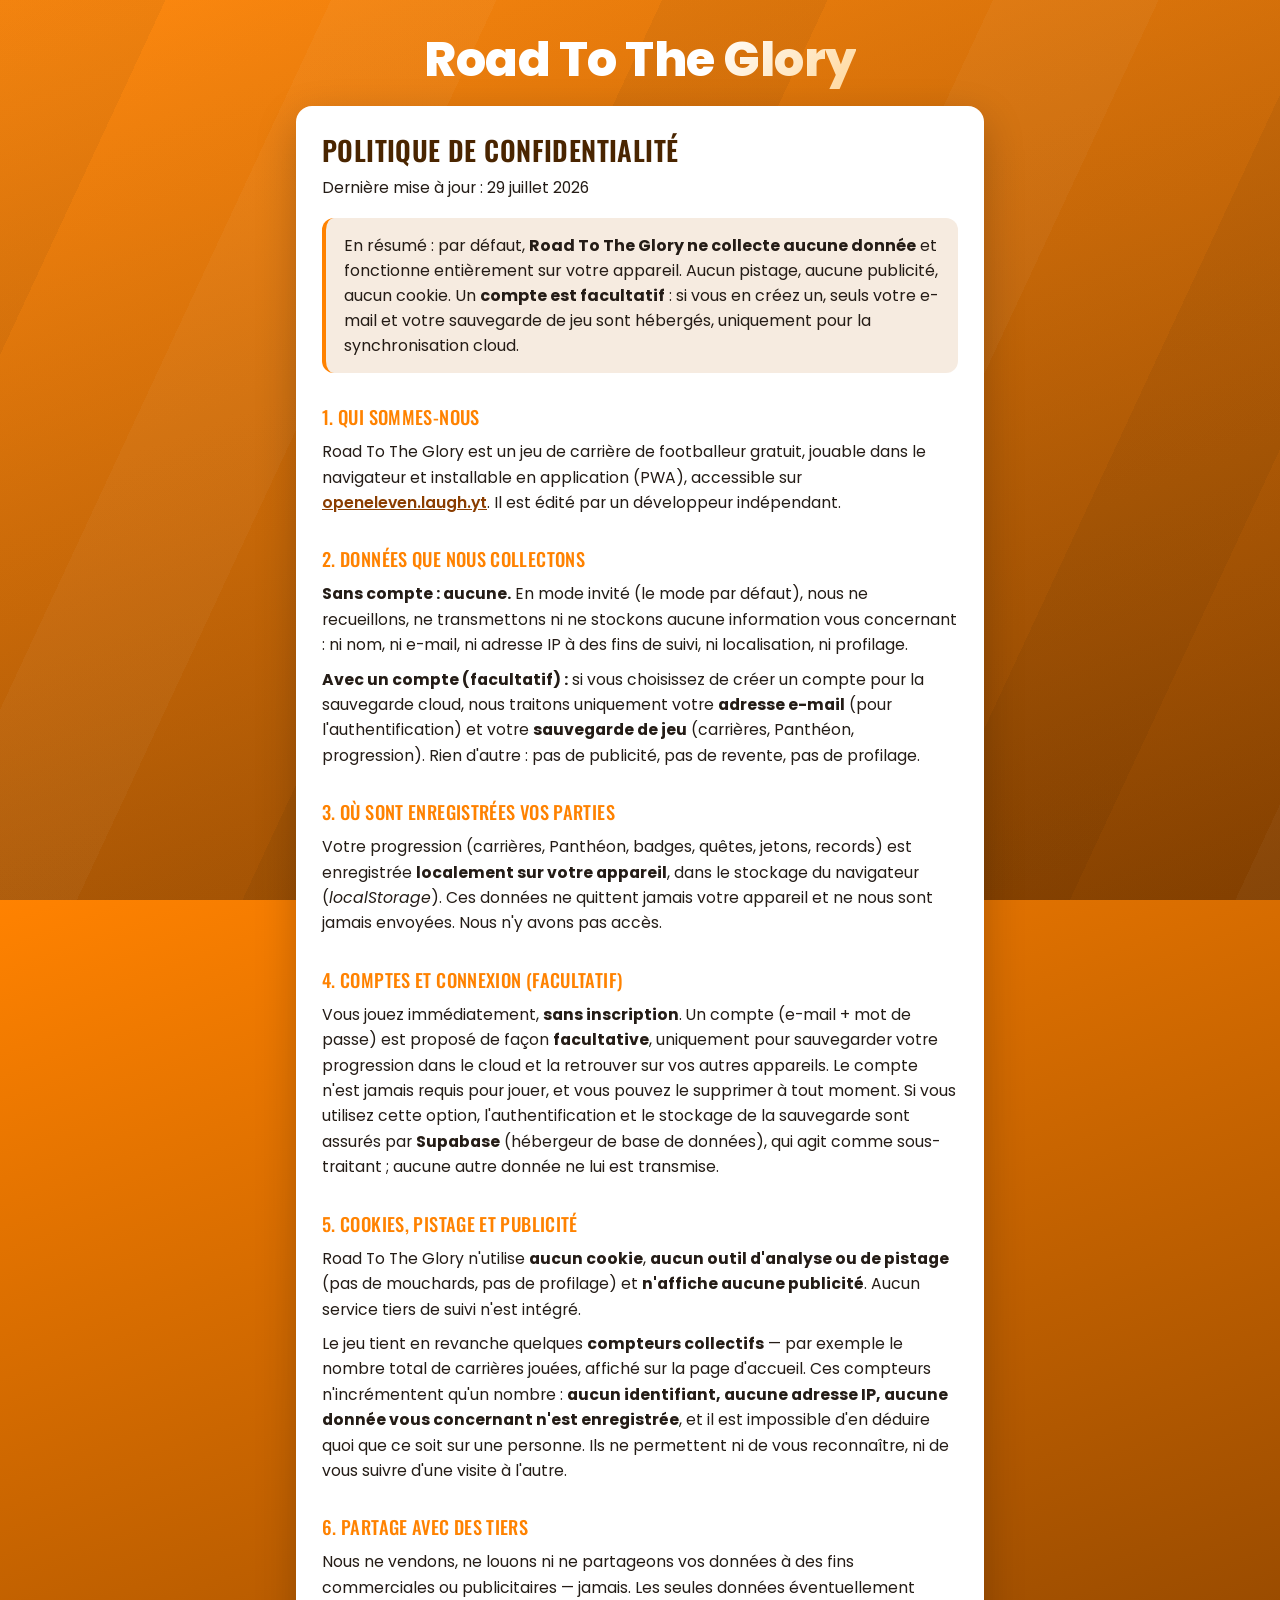
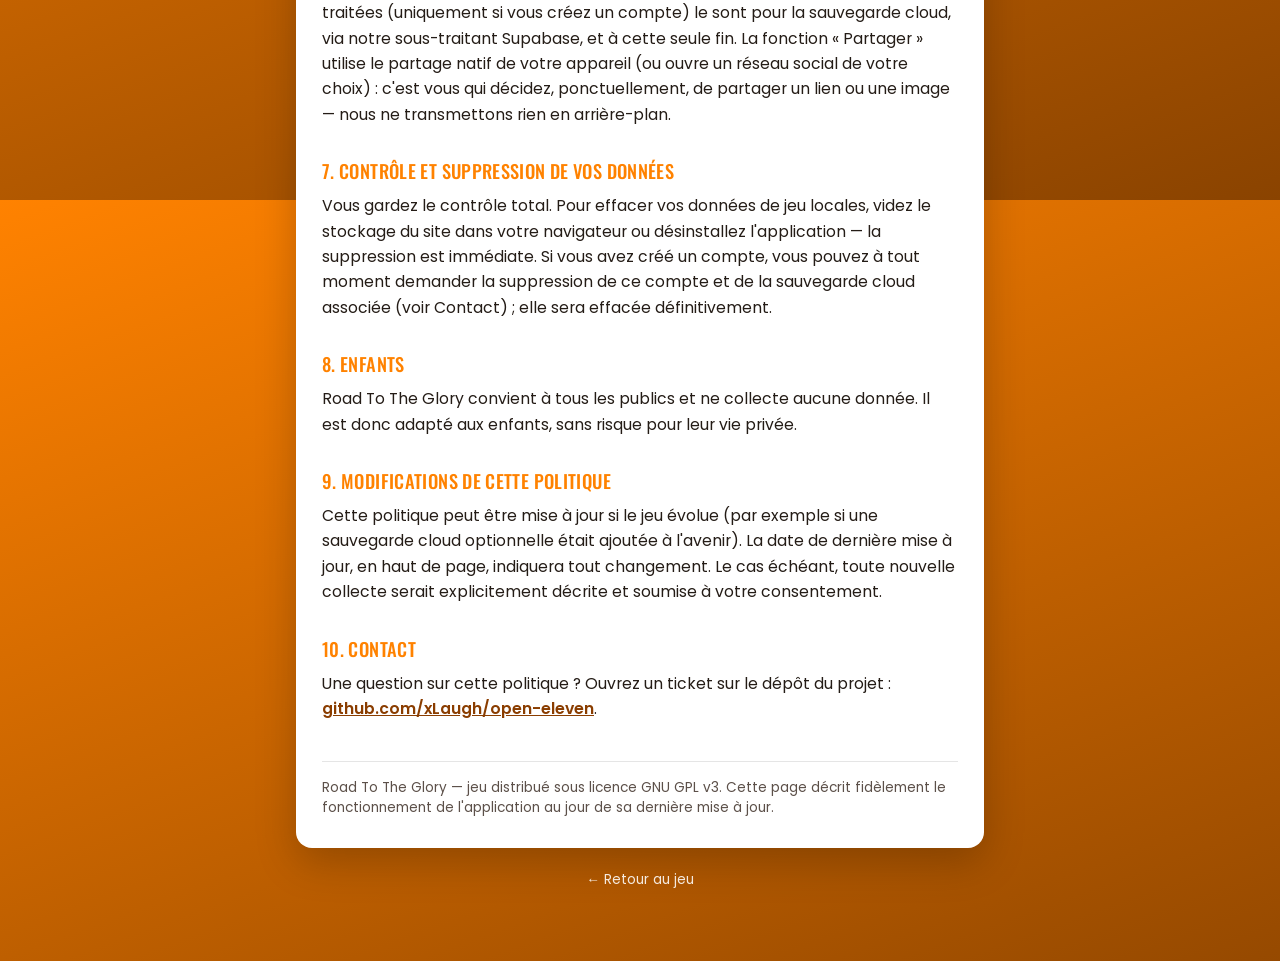
==== privacy.html @ 2e5bfe80 "Road To The Glory" ====
<!DOCTYPE html>
<html lang="fr">
<head>
<meta charset="UTF-8" />
<meta name="viewport" content="width=device-width, initial-scale=1" />
<meta name="robots" content="index, follow" />
<meta name="theme-color" content="#B35900" />
<title>Politique de confidentialité — Road To The Glory</title>
<link rel="icon" type="image/svg+xml" href="favicon.svg" />
<link rel="preload" href="src/fonts/poppins-400-latin.woff2" as="font" type="font/woff2" crossorigin />
<link rel="preload" href="src/fonts/oswald-600-latin.woff2" as="font" type="font/woff2" crossorigin />
<!-- Réutilise le style du jeu : mêmes polices (Oswald/Poppins), mêmes couleurs,
     même fond orange de marque. -->
<link rel="stylesheet" href="style.css?v=12.00" />
<style>
  .legal-wrap { max-width: 720px; margin: 0 auto; padding: 26px 16px 70px; }
  /* Titre identique à l'accueil : « Road To The Glory ». */
  .legal-title { text-align: center; margin: 8px 0 20px; }
  .legal-card {
    background: var(--card-bg); border-radius: var(--radius);
    box-shadow: 0 14px 40px rgba(0, 0, 0, 0.22);
    padding: 26px 26px 30px; color: var(--text-0);
  }
  .legal-card h1 {
    font-family: var(--font-display); font-weight: 600; font-size: 1.7rem;
    text-transform: uppercase; letter-spacing: 0.015em; line-height: 1.1;
    margin: 4px 0 4px; color: var(--green-ink);
  }
  .legal-updated { color: var(--text-1); font-size: 0.85rem; margin: 0 0 6px; }
  .legal-card h2 {
    font-family: var(--font-display); font-weight: 500; font-size: 1.15rem;
    text-transform: uppercase; letter-spacing: 0.02em;
    margin: 30px 0 8px; color: var(--green);
  }
  .legal-card p, .legal-card li { color: var(--text-0); line-height: 1.62; font-size: 0.98rem; }
  .legal-card p { margin: 9px 0; }
  .legal-card ul { margin: 8px 0; padding-left: 22px; }
  .legal-card li { margin: 5px 0; }
  .legal-card a { color: var(--gold-deep); font-weight: 600; }
  .legal-highlight {
    background: var(--panel-2); border-left: 4px solid var(--gold);
    border-radius: 12px; padding: 15px 18px; margin: 18px 0; font-weight: 500;
  }
  .legal-footer {
    margin-top: 40px; padding-top: 16px; border-top: 1px solid rgba(0, 0, 0, 0.1);
    color: var(--text-1); font-size: 0.85rem;
  }
  .legal-back {
    display: inline-block; margin: 22px auto 0; color: var(--on-green-soft);
    font-size: 0.85rem; text-decoration: none; text-align: center;
  }
  .legal-back:hover { color: var(--on-green); text-decoration: underline; }
  .legal-center { text-align: center; }
</style>
</head>
<body>
<div class="legal-wrap">
  <div class="title legal-title" aria-label="Road To The Glory">Road To The <span class="wm-glory">Glory</span></div>

  <div class="legal-card">
    <h1>Politique de confidentialité</h1>
    <p class="legal-updated">Dernière mise à jour : 29 juillet 2026</p>

    <div class="legal-highlight">
      En résumé : par défaut, <strong>Road To The Glory ne collecte aucune donnée</strong> et
      fonctionne entièrement sur votre appareil. Aucun pistage, aucune publicité, aucun cookie.
      Un <strong>compte est facultatif</strong> : si vous en créez un, seuls votre e-mail et
      votre sauvegarde de jeu sont hébergés, uniquement pour la synchronisation cloud.
    </div>

    <h2>1. Qui sommes-nous</h2>
    <p>
      Road To The Glory est un jeu de carrière de footballeur gratuit, jouable dans le navigateur
      et installable en application (PWA), accessible sur
      <a href="https://openeleven.laugh.yt">openeleven.laugh.yt</a>. Il est édité par un
      développeur indépendant.
    </p>

    <h2>2. Données que nous collectons</h2>
    <p>
      <strong>Sans compte : aucune.</strong> En mode invité (le mode par défaut), nous ne
      recueillons, ne transmettons ni ne stockons aucune information vous concernant : ni nom,
      ni e-mail, ni adresse IP à des fins de suivi, ni localisation, ni profilage.
    </p>
    <p>
      <strong>Avec un compte (facultatif) :</strong> si vous choisissez de créer un compte pour
      la sauvegarde cloud, nous traitons uniquement votre <strong>adresse e-mail</strong> (pour
      l'authentification) et votre <strong>sauvegarde de jeu</strong> (carrières, Panthéon,
      progression). Rien d'autre : pas de publicité, pas de revente, pas de profilage.
    </p>

    <h2>3. Où sont enregistrées vos parties</h2>
    <p>
      Votre progression (carrières, Panthéon, badges, quêtes, jetons, records) est enregistrée
      <strong>localement sur votre appareil</strong>, dans le stockage du navigateur
      (<em>localStorage</em>). Ces données ne quittent jamais votre appareil et ne nous sont
      jamais envoyées. Nous n'y avons pas accès.
    </p>

    <h2>4. Comptes et connexion (facultatif)</h2>
    <p>
      Vous jouez immédiatement, <strong>sans inscription</strong>. Un compte
      (e-mail + mot de passe) est proposé de façon <strong>facultative</strong>, uniquement pour
      sauvegarder votre progression dans le cloud et la retrouver sur vos autres appareils. Le
      compte n'est jamais requis pour jouer, et vous pouvez le supprimer à tout moment. Si vous
      utilisez cette option, l'authentification et le stockage de la sauvegarde sont assurés par
      <strong>Supabase</strong> (hébergeur de base de données), qui agit comme sous-traitant ;
      aucune autre donnée ne lui est transmise.
    </p>

    <h2>5. Cookies, pistage et publicité</h2>
    <p>
      Road To The Glory n'utilise <strong>aucun cookie</strong>, <strong>aucun outil d'analyse
      ou de pistage</strong> (pas de mouchards, pas de profilage) et <strong>n'affiche aucune
      publicité</strong>. Aucun service tiers de suivi n'est intégré.
    </p>
    <p>
      Le jeu tient en revanche quelques <strong>compteurs collectifs</strong> — par exemple le
      nombre total de carrières jouées, affiché sur la page d'accueil. Ces compteurs
      n'incrémentent qu'un nombre : <strong>aucun identifiant, aucune adresse IP, aucune donnée
      vous concernant n'est enregistrée</strong>, et il est impossible d'en déduire quoi que ce
      soit sur une personne. Ils ne permettent ni de vous reconnaître, ni de vous suivre d'une
      visite à l'autre.
    </p>

    <h2>6. Partage avec des tiers</h2>
    <p>
      Nous ne vendons, ne louons ni ne partageons vos données à des fins commerciales ou
      publicitaires — jamais. Les seules données éventuellement traitées (uniquement si vous
      créez un compte) le sont pour la sauvegarde cloud, via notre sous-traitant Supabase, et à
      cette seule fin. La fonction « Partager » utilise le partage natif de votre appareil (ou
      ouvre un réseau social de votre choix) : c'est vous qui décidez, ponctuellement, de partager
      un lien ou une image — nous ne transmettons rien en arrière-plan.
    </p>

    <h2>7. Contrôle et suppression de vos données</h2>
    <p>
      Vous gardez le contrôle total. Pour effacer vos données de jeu locales, videz le stockage
      du site dans votre navigateur ou désinstallez l'application — la suppression est immédiate.
      Si vous avez créé un compte, vous pouvez à tout moment demander la suppression de ce compte
      et de la sauvegarde cloud associée (voir Contact) ; elle sera effacée définitivement.
    </p>

    <h2>8. Enfants</h2>
    <p>
      Road To The Glory convient à tous les publics et ne collecte aucune donnée. Il est donc adapté
      aux enfants, sans risque pour leur vie privée.
    </p>

    <h2>9. Modifications de cette politique</h2>
    <p>
      Cette politique peut être mise à jour si le jeu évolue (par exemple si une sauvegarde
      cloud optionnelle était ajoutée à l'avenir). La date de dernière mise à jour, en haut de
      page, indiquera tout changement. Le cas échéant, toute nouvelle collecte serait
      explicitement décrite et soumise à votre consentement.
    </p>

    <h2>10. Contact</h2>
    <p>
      Une question sur cette politique ? Ouvrez un ticket sur le dépôt du projet :
      <a href="https://github.com/xLaugh/open-eleven" target="_blank" rel="noopener">github.com/xLaugh/open-eleven</a>.
    </p>

    <div class="legal-footer">
      Road To The Glory — jeu distribué sous licence GNU GPL v3. Cette page décrit fidèlement le
      fonctionnement de l'application au jour de sa dernière mise à jour.
    </div>
  </div>

  <div class="legal-center">
    <a class="legal-back" href="index.html">← Retour au jeu</a>
  </div>
</div>
</body>
</html>
---- style.css ----
/* --- Polices auto-hébergées (Oswald + Poppins, licence SIL OFL) ---
   Plus aucun appel à fonts.googleapis.com : rendu immédiat (font-display:swap),
   zéro dépendance externe, fonctionne hors-ligne. Fichiers dans src/fonts/. */

@font-face {
  font-family: 'Oswald';
  font-style: normal;
  font-weight: 500;
  font-display: swap;
  src: url("src/fonts/oswald-500-latin-ext.woff2") format("woff2");
  unicode-range: U+0100-02BA, U+02BD-02C5, U+02C7-02CC, U+02CE-02D7, U+02DD-02FF, U+0304, U+0308, U+0329, U+1D00-1DBF, U+1E00-1E9F, U+1EF2-1EFF, U+2020, U+20A0-20AB, U+20AD-20C0, U+2113, U+2C60-2C7F, U+A720-A7FF;
}

@font-face {
  font-family: 'Oswald';
  font-style: normal;
  font-weight: 500;
  font-display: swap;
  src: url("src/fonts/oswald-500-latin.woff2") format("woff2");
  unicode-range: U+0000-00FF, U+0131, U+0152-0153, U+02BB-02BC, U+02C6, U+02DA, U+02DC, U+0304, U+0308, U+0329, U+2000-206F, U+20AC, U+2122, U+2191, U+2193, U+2212, U+2215, U+FEFF, U+FFFD;
}

@font-face {
  font-family: 'Oswald';
  font-style: normal;
  font-weight: 600;
  font-display: swap;
  src: url("src/fonts/oswald-600-latin-ext.woff2") format("woff2");
  unicode-range: U+0100-02BA, U+02BD-02C5, U+02C7-02CC, U+02CE-02D7, U+02DD-02FF, U+0304, U+0308, U+0329, U+1D00-1DBF, U+1E00-1E9F, U+1EF2-1EFF, U+2020, U+20A0-20AB, U+20AD-20C0, U+2113, U+2C60-2C7F, U+A720-A7FF;
}

@font-face {
  font-family: 'Oswald';
  font-style: normal;
  font-weight: 600;
  font-display: swap;
  src: url("src/fonts/oswald-600-latin.woff2") format("woff2");
  unicode-range: U+0000-00FF, U+0131, U+0152-0153, U+02BB-02BC, U+02C6, U+02DA, U+02DC, U+0304, U+0308, U+0329, U+2000-206F, U+20AC, U+2122, U+2191, U+2193, U+2212, U+2215, U+FEFF, U+FFFD;
}

@font-face {
  font-family: 'Oswald';
  font-style: normal;
  font-weight: 700;
  font-display: swap;
  src: url("src/fonts/oswald-700-latin-ext.woff2") format("woff2");
  unicode-range: U+0100-02BA, U+02BD-02C5, U+02C7-02CC, U+02CE-02D7, U+02DD-02FF, U+0304, U+0308, U+0329, U+1D00-1DBF, U+1E00-1E9F, U+1EF2-1EFF, U+2020, U+20A0-20AB, U+20AD-20C0, U+2113, U+2C60-2C7F, U+A720-A7FF;
}

@font-face {
  font-family: 'Oswald';
  font-style: normal;
  font-weight: 700;
  font-display: swap;
  src: url("src/fonts/oswald-700-latin.woff2") format("woff2");
  unicode-range: U+0000-00FF, U+0131, U+0152-0153, U+02BB-02BC, U+02C6, U+02DA, U+02DC, U+0304, U+0308, U+0329, U+2000-206F, U+20AC, U+2122, U+2191, U+2193, U+2212, U+2215, U+FEFF, U+FFFD;
}

@font-face {
  font-family: 'Poppins';
  font-style: italic;
  font-weight: 400;
  font-display: swap;
  src: url("src/fonts/poppins-400i-latin-ext.woff2") format("woff2");
  unicode-range: U+0100-02BA, U+02BD-02C5, U+02C7-02CC, U+02CE-02D7, U+02DD-02FF, U+0304, U+0308, U+0329, U+1D00-1DBF, U+1E00-1E9F, U+1EF2-1EFF, U+2020, U+20A0-20AB, U+20AD-20C0, U+2113, U+2C60-2C7F, U+A720-A7FF;
}

@font-face {
  font-family: 'Poppins';
  font-style: italic;
  font-weight: 400;
  font-display: swap;
  src: url("src/fonts/poppins-400i-latin.woff2") format("woff2");
  unicode-range: U+0000-00FF, U+0131, U+0152-0153, U+02BB-02BC, U+02C6, U+02DA, U+02DC, U+0304, U+0308, U+0329, U+2000-206F, U+20AC, U+2122, U+2191, U+2193, U+2212, U+2215, U+FEFF, U+FFFD;
}

@font-face {
  font-family: 'Poppins';
  font-style: normal;
  font-weight: 400;
  font-display: swap;
  src: url("src/fonts/poppins-400-latin-ext.woff2") format("woff2");
  unicode-range: U+0100-02BA, U+02BD-02C5, U+02C7-02CC, U+02CE-02D7, U+02DD-02FF, U+0304, U+0308, U+0329, U+1D00-1DBF, U+1E00-1E9F, U+1EF2-1EFF, U+2020, U+20A0-20AB, U+20AD-20C0, U+2113, U+2C60-2C7F, U+A720-A7FF;
}

@font-face {
  font-family: 'Poppins';
  font-style: normal;
  font-weight: 400;
  font-display: swap;
  src: url("src/fonts/poppins-400-latin.woff2") format("woff2");
  unicode-range: U+0000-00FF, U+0131, U+0152-0153, U+02BB-02BC, U+02C6, U+02DA, U+02DC, U+0304, U+0308, U+0329, U+2000-206F, U+20AC, U+2122, U+2191, U+2193, U+2212, U+2215, U+FEFF, U+FFFD;
}

@font-face {
  font-family: 'Poppins';
  font-style: normal;
  font-weight: 600;
  font-display: swap;
  src: url("src/fonts/poppins-600-latin-ext.woff2") format("woff2");
  unicode-range: U+0100-02BA, U+02BD-02C5, U+02C7-02CC, U+02CE-02D7, U+02DD-02FF, U+0304, U+0308, U+0329, U+1D00-1DBF, U+1E00-1E9F, U+1EF2-1EFF, U+2020, U+20A0-20AB, U+20AD-20C0, U+2113, U+2C60-2C7F, U+A720-A7FF;
}

@font-face {
  font-family: 'Poppins';
  font-style: normal;
  font-weight: 600;
  font-display: swap;
  src: url("src/fonts/poppins-600-latin.woff2") format("woff2");
  unicode-range: U+0000-00FF, U+0131, U+0152-0153, U+02BB-02BC, U+02C6, U+02DA, U+02DC, U+0304, U+0308, U+0329, U+2000-206F, U+20AC, U+2122, U+2191, U+2193, U+2212, U+2215, U+FEFF, U+FFFD;
}

@font-face {
  font-family: 'Poppins';
  font-style: normal;
  font-weight: 700;
  font-display: swap;
  src: url("src/fonts/poppins-700-latin-ext.woff2") format("woff2");
  unicode-range: U+0100-02BA, U+02BD-02C5, U+02C7-02CC, U+02CE-02D7, U+02DD-02FF, U+0304, U+0308, U+0329, U+1D00-1DBF, U+1E00-1E9F, U+1EF2-1EFF, U+2020, U+20A0-20AB, U+20AD-20C0, U+2113, U+2C60-2C7F, U+A720-A7FF;
}

@font-face {
  font-family: 'Poppins';
  font-style: normal;
  font-weight: 700;
  font-display: swap;
  src: url("src/fonts/poppins-700-latin.woff2") format("woff2");
  unicode-range: U+0000-00FF, U+0131, U+0152-0153, U+02BB-02BC, U+02C6, U+02DA, U+02DC, U+0304, U+0308, U+0329, U+2000-206F, U+20AC, U+2122, U+2191, U+2193, U+2212, U+2215, U+FEFF, U+FFFD;
}

@font-face {
  font-family: 'Poppins';
  font-style: normal;
  font-weight: 800;
  font-display: swap;
  src: url("src/fonts/poppins-800-latin-ext.woff2") format("woff2");
  unicode-range: U+0100-02BA, U+02BD-02C5, U+02C7-02CC, U+02CE-02D7, U+02DD-02FF, U+0304, U+0308, U+0329, U+1D00-1DBF, U+1E00-1E9F, U+1EF2-1EFF, U+2020, U+20A0-20AB, U+20AD-20C0, U+2113, U+2C60-2C7F, U+A720-A7FF;
}

@font-face {
  font-family: 'Poppins';
  font-style: normal;
  font-weight: 800;
  font-display: swap;
  src: url("src/fonts/poppins-800-latin.woff2") format("woff2");
  unicode-range: U+0000-00FF, U+0131, U+0152-0153, U+02BB-02BC, U+02C6, U+02DA, U+02DC, U+0304, U+0308, U+0329, U+2000-206F, U+20AC, U+2122, U+2191, U+2193, U+2212, U+2215, U+FEFF, U+FFFD;
}

/* ============================================================
   ROAD TO THE GLORY — styles v8 (refonte "marque orange").
   Thème unique : fond orange de marque (#B35900, dérivé de #FF8200)
   à bandes diagonales, cartes blanches à en-têtes colorés, titres
   Oswald, textes Poppins.
   Les variables restent le contrat entre composants : les textes
   posés directement sur l'orange utilisent --on-green*, ceux posés
   sur les cartes blanches utilisent --text-*.
   Note de contraste : #FF8200 pur n'offre que ~2.5:1 sur blanc, trop
   faible pour du texte étendu sur toute la page. --green (fond plein
   écran) utilise donc une teinte plus profonde de la même famille
   (#B35900, ~4.8:1 avec du blanc) ; le #FF8200 exact demandé reste la
   couleur d'accent vive (--gold) : boutons, bordures, badges — bien
   plus visible ainsi que noyé dans un aplat de page.
   ============================================================ */
:root {
  --radius: 16px;
  --font: "Poppins", "Segoe UI", Roboto, Helvetica, Arial, sans-serif;
  --font-display: "Oswald", "Arial Narrow", "Segoe UI", sans-serif;
}

body {
  /* Marque */
  --green: #ff8200;
  --green-deep: #8a4300;
  --green-ink: #4a2500;
  --gold: #ff8200;
  --gold-bright: #ffd699;
  --gold-deep: #8a3d00;
  --red: #d6483d;
  --brown: #4a2d10;
  --cream: #fdefd8;
  --blue: #2f6fd6;
  --blue-soft: #245cb8;

  /* Cartes blanches */
  --card-bg: #ffffff;
  --card-bg-2: #f7f4f1;
  --text-0: #241c16;
  --text-1: #5c5049;
  --text-2: #8a7d74;
  --accent: #b35900;
  --accent-soft: #cc6a00;
  --good: #23875a;
  --good-text: #23875a;
  --bad: #c1473b;
  --bad-text: #c1473b;
  --money: #9c5c00;
  --gold-soft: #a85a00;
  --panel: rgba(179, 89, 0, 0.06);
  --panel-2: rgba(179, 89, 0, 0.12);
  --line: rgba(74, 37, 0, 0.13);
  --line-strong: rgba(74, 37, 0, 0.24);
  --shadow: rgba(40, 20, 4, 0.3);

  /* Textes posés directement sur le fond orange */
  --on-green: #ffffff;
  --on-green-soft: rgba(255, 255, 255, 0.88);
  --on-green-faint: rgba(255, 255, 255, 0.62);
  --on-green-line: rgba(255, 255, 255, 0.32);
  --on-green-panel: rgba(255, 255, 255, 0.14);

  /* Niveaux de club — dégradé gris → orange vif, en écho au thème
     « Road to Glory » : plus on progresse, plus la couleur s'embrase. */
  --lvl-regional: #9a9a9a;
  --lvl-d4: #b9835a;
  --lvl-d3: #d17a3f;
  --lvl-d2: #e8791f;
  --lvl-d1: #ff9500;
  --lvl-elite: #ff8200;

  background: linear-gradient(160deg, var(--green) 0%, var(--green-deep) 100%);
}

/* Le fond vit sur une couche FIXE plein écran : bandes diagonales
   subtiles, aucune cassure au défilement. */
body::before {
  content: "";
  position: fixed;
  inset: 0;
  z-index: -1;
  background:
    linear-gradient(160deg, rgba(255, 255, 255, 0.06), rgba(0, 0, 0, 0.06)),
    repeating-linear-gradient(
      115deg,
      rgba(0, 0, 0, 0.05) 0 150px,
      rgba(0, 0, 0, 0) 150px 300px,
      rgba(255, 255, 255, 0.035) 300px 450px,
      rgba(0, 0, 0, 0) 450px 600px
    ),
    linear-gradient(160deg, var(--green) 0%, var(--green-deep) 100%);
}

* { box-sizing: border-box; }

html, body {
  margin: 0;
  padding: 0;
  height: 100%;
  font-family: var(--font);
  -webkit-tap-highlight-color: transparent;
}
body { color: var(--text-0); }

#app {
  max-width: 480px;
  margin: 0 auto;
  min-height: 100vh;
  padding: 20px 16px 40px;
  display: flex;
  flex-direction: column;
}

.screen {
  display: none;
  flex: 1;
  flex-direction: column;
  animation: fadeIn 0.4s ease;
}
.screen.active { display: flex; }

@keyframes fadeIn {
  from { opacity: 0; transform: translateY(8px); }
  to { opacity: 1; transform: translateY(0); }
}

/* ---------- Accueil ---------- */
.home-wrap {
  margin: auto;
  text-align: center;
  display: flex;
  flex-direction: column;
  align-items: center;
  gap: 18px;
  width: 100%;
}
.home-hero {
  width: min(88%, 350px);
  height: auto;
  filter: drop-shadow(0 10px 24px rgba(40, 20, 4, 0.35));
}
.title {
  font-size: clamp(2.3rem, 10vw, 3rem);
  font-weight: 800;
  letter-spacing: -0.01em;
  line-height: 1.08;
  color: var(--on-green);
  margin: -6px 0 0;
}
/* Mot « Glory » du titre : dégradé blanc → orange clair en fondu de texte,
   même procédé que .wc-champion (Coupe du Monde) pour rester cohérent avec
   le reste de la charte. */
.wm-glory {
  background: linear-gradient(135deg, #fff, var(--gold-bright));
  -webkit-background-clip: text;
  background-clip: text;
  color: transparent;
}
.tagline {
  color: var(--on-green);
  font-size: 0.92rem;
  font-weight: 600;
  line-height: 1.55;
  max-width: 360px;
  margin: 0;
}
.home-meta { color: var(--on-green-faint); font-size: 0.8rem; margin: 0; }
/* Compteur communautaire, sous l'accroche : preuve sociale avant le bouton de
   départ. Discret — c'est un repère, pas une information sur SA propre partie.
   :empty le fait disparaître entièrement tant qu'il n'a rien à dire, marges
   comprises : rien ne bouge à l'écran quand la valeur arrive du réseau. */
.home-global {
  color: var(--on-green-faint); font-size: 0.82rem; font-weight: 600;
  margin: 0 0 16px; opacity: 0.9;
}
.home-global:empty { display: none; }

/* Wrappers de mise en page de l'accueil : NEUTRALISÉS par défaut (mobile).
   display:contents fait disparaître la boîte — leurs enfants redeviennent des
   items directs de .home-wrap, donc le rendu mobile est inchangé au pixel près.
   Ils ne reprennent vie qu'en desktop (voir la media query plus bas). */
.home-side, .home-cards { display: contents; }

/* ---------- Cartes de l'accueil (défi / quêtes / duel) ----------
   Structure commune générée par game.js :
   .hc-head (bandeau coloré) + .hc-body (contenu + .hc-cta). */
.daily-panel, .quest-panel, .duel-panel, .story-panel {
  width: 100%;
  max-width: 400px;
  border-radius: var(--radius);
  overflow: hidden;
  background: var(--card-bg);
  box-shadow: 0 8px 22px var(--shadow);
  cursor: pointer;
  text-align: center;
  transition: transform 0.12s ease, box-shadow 0.12s ease;
}
.daily-panel:empty, .quest-panel:empty, .duel-panel:empty, .story-panel:empty { display: none; }
.daily-panel:hover, .quest-panel:hover, .duel-panel:hover, .story-panel:hover {
  transform: translateY(-2px);
  box-shadow: 0 12px 28px var(--shadow);
}
.daily-panel:active, .quest-panel:active, .duel-panel:active, .story-panel:active { transform: translateY(0); }

.hc-head {
  font-family: var(--font-display);
  font-weight: 600;
  font-size: 1.3rem;
  text-transform: uppercase;
  letter-spacing: 0.035em;
  color: #fff;
  padding: 8px 14px;
  display: flex;
  align-items: center;
  justify-content: center;
  gap: 10px;
}
.daily-panel .hc-head { background: var(--red); }
.quest-panel .hc-head { background: var(--brown); color: var(--cream); }
.duel-panel .hc-head { background: var(--green-ink); }
.story-panel .hc-head { background: var(--gold-deep); }

.hc-streak {
  font-family: var(--font);
  font-size: 0.72rem;
  font-weight: 800;
  background: rgba(255, 255, 255, 0.22);
  color: #fff;
  padding: 2px 9px;
  border-radius: 999px;
  letter-spacing: 0;
  white-space: nowrap;
}

.hc-body {
  padding: 14px 16px 15px;
  display: flex;
  flex-direction: column;
  align-items: center;
  gap: 10px;
}
.quest-panel .hc-body { background: var(--cream); }
.duel-panel .hc-body { background: var(--card-bg); }

.hc-cta {
  font-family: var(--font-display);
  font-weight: 700;
  font-size: 1.02rem;
  text-transform: uppercase;
  letter-spacing: 0.04em;
  color: #fff;
  padding: 9px 26px;
  border-radius: 999px;
  box-shadow: 0 4px 12px var(--shadow);
  margin-top: 2px;
}
.daily-panel .hc-cta { background: var(--red); }
.quest-panel .hc-cta { background: var(--brown); color: var(--cream); }
.duel-panel .hc-cta { background: var(--green-ink); }
.story-panel .hc-cta { background: var(--gold-deep); }

.hc-text { margin: 0; font-size: 0.88rem; font-weight: 700; color: #241c16; }
.story-best { font-size: 0.82rem; font-weight: 700; color: var(--gold-deep); }

/* ---------- Mode Histoire : écran des légendes ---------- */
.story-list {
  display: flex;
  flex-direction: column;
  gap: 14px;
  width: 100%;
  max-width: 460px;
}
.story-card {
  background: var(--card-bg);
  border-radius: var(--radius);
  box-shadow: 0 8px 22px var(--shadow);
  padding: 16px 18px;
  text-align: left;
  display: flex;
  flex-direction: column;
  gap: 10px;
}
.story-card.locked { opacity: 0.92; }
.story-head { display: flex; align-items: center; gap: 12px; }
.story-icon { font-size: 2.1rem; line-height: 1; }
.story-id { flex: 1; }
.story-alias {
  margin: 0;
  font-family: var(--font-display);
  font-size: 1.3rem;
  font-weight: 700;
  text-transform: uppercase;
  letter-spacing: 0.03em;
  color: var(--text-0);
}
.story-era { margin: 0; font-size: 0.78rem; font-weight: 600; color: var(--text-2); }
.story-cost, .story-free {
  font-size: 0.75rem;
  font-weight: 800;
  padding: 3px 10px;
  border-radius: 999px;
  white-space: nowrap;
}
.story-cost { background: var(--panel-2); color: var(--gold-deep); }
.story-free { background: rgba(35, 135, 90, 0.14); color: var(--good); }
.story-teaser { margin: 0; font-size: 0.88rem; color: var(--text-1); font-style: italic; }
.story-goal { margin: 0; font-size: 0.85rem; color: var(--text-0); }
.story-record { margin: 0; font-size: 0.85rem; color: var(--gold-deep); font-weight: 700; }

/* Percentile mondial + verdict de légende (fiche finale) */
.pc-percentile {
  margin: 4px 0 0;
  font-size: 0.8rem;
  font-weight: 700;
  color: var(--gold-soft);
}
.legend-note { color: var(--gold-deep); }
.legend-reveal {
  display: block;
  margin-top: 6px;
  font-weight: 500;
  font-style: italic;
  color: var(--text-1);
}
.legend-moments {
  display: block;
  margin-top: 6px;
  font-weight: 700;
  color: var(--gold-soft);
}

/* Série de quêtes : cycle de joker + prochain palier */
.streak-cycle-note {
  margin: 6px 0 0;
  font-size: 0.78rem;
  font-weight: 600;
  color: var(--text-1);
}
.streak-next {
  margin: 2px 0 8px;
  font-size: 0.85rem;
  font-weight: 700;
  color: var(--gold-deep);
}

.hc-lines {
  list-style: disc;
  margin: 0 auto;
  padding-left: 1.2em;
  text-align: left;
  font-size: 0.86rem;
  font-weight: 600;
  color: #4a2500;
  display: flex;
  flex-direction: column;
  gap: 4px;
}
.hc-lines strong { font-weight: 800; }

/* Chips du brief (défi du jour) */
.daily-brief { display: flex; flex-wrap: wrap; gap: 7px; justify-content: center; }
.daily-chip {
  font-size: 0.8rem;
  font-weight: 600;
  color: var(--text-0);
  background: #fff;
  border: 1.6px solid #4a2500;
  padding: 5px 12px;
  border-radius: 999px;
  display: inline-flex;
  align-items: center;
  gap: 6px;
}
.daily-best { font-size: 0.75rem; color: var(--text-2); }
.daily-best.done { color: var(--good-text); font-weight: 700; }

.daily-reminder {
  max-width: 420px;
  margin: -2px auto 14px;
  padding: 8px 12px;
  font-size: 0.8rem;
  color: var(--on-green);
  background: var(--on-green-panel);
  border: 1px solid var(--on-green-line);
  border-radius: 10px;
  text-align: center;
}
.daily-reminder[hidden] { display: none; }
.daily-note, .jeton-note { color: var(--gold-soft); font-weight: 700; }

/* ---------- Boutique (jetons) ---------- */
.shop-balance {
  display: flex;
  align-items: center;
  justify-content: center;
  gap: 8px;
  font-family: var(--font-display);
  font-size: 1.5rem;
  font-weight: 600;
  color: var(--on-green);
  margin: 4px 0 12px;
}
.shop-intro { max-width: 460px; margin-left: auto; margin-right: auto; }
.shop-intro em { color: var(--gold-bright); font-style: normal; }
.shop-list { display: flex; flex-direction: column; gap: 10px; max-width: 460px; margin: 14px auto 20px; width: 100%; }
.perk-card {
  display: flex;
  align-items: center;
  gap: 12px;
  background: var(--card-bg);
  border: 1px solid var(--line);
  border-radius: 14px;
  padding: 12px 14px;
  text-align: left;
  box-shadow: 0 4px 14px var(--shadow);
}
.perk-card.perk-equipped-card {
  border: 2px solid var(--gold);
  background: linear-gradient(135deg, rgba(255, 130, 0, 0.1), var(--card-bg));
}
.perk-icon { font-size: 1.7rem; flex-shrink: 0; }
.perk-body { flex: 1; min-width: 0; }
.perk-name { font-size: 0.92rem; font-weight: 800; color: var(--text-0); margin: 0 0 2px; }
.perk-desc { font-size: 0.76rem; color: var(--text-1); margin: 0; line-height: 1.4; }
.perk-side { flex-shrink: 0; display: flex; flex-direction: column; align-items: flex-end; gap: 5px; }
.perk-cost { font-size: 0.82rem; font-weight: 800; color: var(--gold-soft); white-space: nowrap; }
.perk-btn, .perk-equip {
  font-family: var(--font);
  font-size: 0.8rem;
  font-weight: 700;
  padding: 7px 14px;
  border-radius: 999px;
  cursor: pointer;
  white-space: nowrap;
  border: 1px solid var(--line-strong);
  transition: transform 0.12s ease, filter 0.12s ease, border-color 0.12s ease;
}
.perk-btn { background: linear-gradient(180deg, var(--gold-bright), var(--gold)); color: #241a06; border-color: transparent; }
.perk-btn:active, .perk-equip:active { transform: translateY(1px); }
.perk-btn:disabled {
  opacity: 0.45;
  cursor: not-allowed;
  background: var(--panel-2);
  color: var(--text-2);
  border-color: var(--line);
}
.perk-equip { background: transparent; color: var(--text-1); }
.perk-equip.on { background: linear-gradient(180deg, var(--gold-bright), var(--gold)); color: #241a06; border-color: transparent; }
.perk-equip:disabled { opacity: 0.45; cursor: not-allowed; }

/* ---------- Duel entre amis (écran) ---------- */
.duel-body { max-width: 460px; margin: 0 auto; width: 100%; }
.duel-intro-line { font-size: 1.15rem; text-align: center; margin: 6px 0 4px; color: var(--on-green); }
.duel-intro-line strong { color: var(--gold-bright); }
.duel-intro-sub {
  text-align: center;
  font-size: 0.85rem;
  color: var(--on-green);
  background: var(--on-green-panel);
  border-radius: 10px;
  padding: 8px 12px;
  margin: 0 0 14px;
}
.duel-intro-hint { text-align: center; font-size: 0.8rem; color: var(--on-green-faint); margin: 12px 0 18px; }
.duel-result-title {
  text-align: center;
  font-family: var(--font-display);
  font-size: 1.2rem;
  font-weight: 600;
  text-transform: uppercase;
  letter-spacing: 0.04em;
  color: var(--gold-bright);
  margin: 4px 0 14px;
}
.duel-body .rival-compare { margin-bottom: 10px; }
.duel-body .btn { width: 100%; margin-top: 10px; }
.duel-body .rival-verdict { color: var(--on-green-soft); }
.duel-note { text-align: center; font-size: 0.8rem; color: #ffe3c2; font-weight: 700; margin: 10px 0 0; min-height: 1em; }

/* ---------- Écran quêtes ---------- */
.quest-hero {
  width: 100%;
  max-width: 460px;
  margin: 0 auto 6px;
  background: var(--card-bg);
  border-radius: var(--radius);
  padding: 20px 16px 16px;
  box-shadow: 0 6px 20px var(--shadow);
  text-align: center;
}
.streak-flame { display: flex; flex-direction: column; align-items: center; gap: 1px; }
.streak-flame .sf-emoji {
  font-size: 2.5rem;
  line-height: 1;
  filter: grayscale(0.7) opacity(0.6);
}
.streak-flame.streak-alive .sf-emoji {
  filter: none;
  animation: flamePulse 1.6s ease-in-out infinite;
}
@keyframes flamePulse {
  0%, 100% { transform: scale(1); }
  50% { transform: scale(1.12); }
}
.sf-num { font-size: 2.6rem; font-weight: 900; color: var(--gold-soft); line-height: 1; }
.sf-unit { font-size: 0.76rem; color: var(--text-2); text-transform: uppercase; letter-spacing: 0.06em; }
.streak-dots { display: flex; justify-content: center; gap: 7px; margin: 12px 0 4px; }
.streak-dot {
  width: 12px; height: 12px; border-radius: 50%;
  background: var(--panel-2);
  border: 1px solid var(--line-strong);
  transition: background 0.2s ease;
}
.streak-dot.on { background: var(--gold); border-color: var(--gold); box-shadow: 0 0 8px rgba(255, 130, 0, 0.5); }
.quest-hero-stats {
  display: flex; justify-content: center; gap: 10px;
  margin-top: 14px; padding-top: 14px;
  border-top: 1px solid var(--line);
}
.qh-stat { display: flex; flex-direction: column; gap: 2px; flex: 1; }
.qh-val { font-size: 1.35rem; font-weight: 900; color: var(--text-0); }
.qh-lbl { font-size: 0.64rem; color: var(--text-2); text-transform: uppercase; letter-spacing: 0.05em; }

.quest-screen-body { width: 100%; max-width: 460px; margin: 0 auto; }
.quest-section-label {
  font-family: var(--font-display);
  font-size: 0.92rem;
  font-weight: 600;
  text-transform: uppercase;
  letter-spacing: 0.07em;
  color: var(--on-green);
  margin: 20px 0 8px;
}
.quest-card {
  display: flex;
  align-items: center;
  gap: 12px;
  background: var(--card-bg);
  border: 1px solid transparent;
  border-radius: 13px;
  padding: 12px 14px;
  margin-bottom: 8px;
  box-shadow: 0 4px 12px var(--shadow);
}
.quest-card-done {
  border-color: var(--good);
  background: linear-gradient(90deg, rgba(35, 135, 90, 0.13), var(--card-bg) 60%);
}
.qc-icon { font-size: 1.5rem; flex-shrink: 0; width: 28px; text-align: center; }
.qc-body { flex: 1; min-width: 0; }
.qc-name {
  margin: 0 0 2px;
  font-size: 0.9rem;
  font-weight: 700;
  color: var(--text-0);
  display: flex;
  align-items: center;
  gap: 7px;
  flex-wrap: wrap;
}
.qc-desc { margin: 0; font-size: 0.76rem; color: var(--text-1); line-height: 1.35; }
.qc-tier {
  font-size: 0.6rem;
  font-weight: 800;
  text-transform: uppercase;
  letter-spacing: 0.04em;
  padding: 2px 7px;
  border-radius: 999px;
}
.qc-tier-easy { background: rgba(35, 135, 90, 0.14); color: var(--good-text); }
.qc-tier-med { background: rgba(47, 111, 214, 0.13); color: var(--blue-soft); }
.qc-tier-hard { background: rgba(214, 72, 61, 0.13); color: var(--bad-text); }
.qc-side { display: flex; flex-direction: column; align-items: center; gap: 3px; flex-shrink: 0; }
.qc-check { font-size: 1.05rem; color: var(--text-2); }
.qc-pts { font-size: 0.66rem; font-weight: 800; color: var(--gold-soft); }

/* Défi légendaire : traitement doré premium */
.legend-wrap .quest-card {
  border: 1.5px solid var(--gold);
  background: linear-gradient(135deg, rgba(255, 214, 153, 0.16), var(--card-bg) 65%);
  box-shadow: 0 4px 16px rgba(55, 25, 0, 0.3);
}
.legend-wrap .quest-card.quest-card-done {
  background: linear-gradient(135deg, rgba(255, 214, 153, 0.3), var(--card-bg) 70%);
}
.legend-wrap .qc-pts { color: var(--gold-soft); }

.quest-hint-note {
  font-size: 0.72rem;
  color: var(--on-green-faint);
  line-height: 1.45;
  margin: 14px 2px 4px;
  text-align: center;
}

/* Objectifs de rétention (posés sur le vert) */
.retention-row {
  display: flex;
  align-items: center;
  gap: 10px;
  margin-bottom: 9px;
  font-size: 0.74rem;
  color: var(--on-green-soft);
}
.retention-label { flex: 0 0 auto; min-width: 128px; }
.retention-bar {
  flex: 1;
  height: 7px;
  background: rgba(0, 0, 0, 0.22);
  border-radius: 999px;
  overflow: hidden;
}
.retention-fill {
  height: 100%;
  background: linear-gradient(90deg, #fff, var(--gold-bright));
  border-radius: 999px;
  transition: width 0.4s ease;
}
.retention-val { flex: 0 0 auto; font-weight: 700; color: var(--on-green-faint); min-width: 34px; text-align: right; }
.retention-done .retention-fill { background: var(--gold-bright); }
.retention-done .retention-label { color: var(--gold-bright); }

.quest-note { color: var(--accent-soft); }
.brand-credit {
  text-align: center;
  color: var(--on-green-faint);
  font-size: 0.72rem;
  margin: 18px 0 0;
}
/* Lien vers le dépôt GitHub, discret en pied d'accueil. */
.github-link {
  display: inline-flex;
  align-items: center;
  align-self: center;
  gap: 6px;
  margin-top: 14px;
  color: var(--on-green-faint);
  font-size: 0.74rem;
  text-decoration: none;
  transition: color 0.15s ease;
}
.github-link:hover { color: var(--on-green); }
.github-link svg { display: block; }
.privacy-link {
  display: block; align-self: center; margin-top: 8px;
  color: var(--on-green-faint); font-size: 0.72rem; text-decoration: none;
  transition: color 0.15s ease;
}
.privacy-link:hover { color: var(--on-green); text-decoration: underline; }

/* Bouton Compte + sélecteur de langue : rangée à PART, AU-DESSUS du titre —
   pas de position:absolute qui les faisait flotter par-dessus le texte (le
   titre pouvait passer dessous selon sa largeur, en mobile comme en desktop
   où .home-side est plus étroite que le titre complet). Cf. .home-topbar,
   index.html. */
#screen-home { position: relative; }
.home-topbar {
  display: flex;
  align-items: center;
  justify-content: space-between;
  width: 100%;
  margin: 10px 0 2px;
}
.account-fab {
  width: 42px; height: 42px; border-radius: 50%;
  border: 1px solid var(--on-green-line); background: var(--on-green-panel);
  color: var(--on-green); font-size: 1.15rem; line-height: 1; cursor: pointer;
  display: flex; align-items: center; justify-content: center;
  transition: background 0.15s ease, transform 0.12s ease;
}
.account-fab:hover { background: rgba(255, 255, 255, 0.22); transform: translateY(-1px); }
.account-fab:active { transform: scale(0.95); }
.account-fab:focus-visible { outline: 2px solid var(--on-green); outline-offset: 2px; }

/* ---------- Sélecteur de langue ----------
   Dans .home-topbar, à côté du bouton de compte. Reprend les tons "sur fond vert". */
.lang-switch { position: relative; z-index: 6; }
.lang-fab {
  display: flex; align-items: center; gap: 6px;
  height: 42px; padding: 0 14px; border-radius: 999px;
  border: 1px solid var(--on-green-line); background: var(--on-green-panel);
  color: var(--on-green); font-family: var(--font);
  font-size: 0.82rem; font-weight: 700; line-height: 1; cursor: pointer;
  transition: background 0.15s ease, transform 0.12s ease;
}
.lang-fab:hover { background: rgba(255, 255, 255, 0.22); transform: translateY(-1px); }
.lang-fab:active { transform: scale(0.95); }
.lang-fab:focus-visible { outline: 2px solid var(--on-green); outline-offset: 2px; }

.lang-menu {
  position: absolute; top: 50px; left: 0;
  background: var(--card-bg); border-radius: 14px;
  box-shadow: 0 6px 20px var(--shadow);
  padding: 12px 14px; min-width: 148px;
  animation: fadeIn 0.18s ease;
}
.lang-menu[hidden] { display: none; }
.lang-menu-label {
  font-family: var(--font-display);
  font-size: 0.72rem; font-weight: 600; text-transform: uppercase;
  letter-spacing: 0.08em; color: var(--text-1); margin: 0 0 8px;
}
.lang-options { display: flex; gap: 8px; }
.lang-opt {
  flex: 1; padding: 8px 0; border-radius: 10px;
  border: 1px solid var(--line); background: var(--panel-2);
  color: var(--text-1); font-family: var(--font);
  font-size: 0.82rem; font-weight: 700; cursor: pointer;
  transition: background 0.15s ease, color 0.15s ease, border-color 0.15s ease;
}
.lang-opt:hover { border-color: var(--green); }
.lang-opt.active { background: var(--green); border-color: var(--green); color: #fff; }

/* ---------- Compétition en ligne (Classement + Duels) ----------
   Bloc groupé et labellisé sous le Défi du jour, visible seulement si le
   compte Supabase est configuré. Accent doré = features compétitives. */
.online-group { width: 100%; max-width: 400px; }
.online-group[hidden] { display: none; }
.online-label {
  font-size: 0.72rem; font-weight: 800; text-transform: uppercase;
  letter-spacing: 0.08em; color: var(--on-green-soft);
  margin: 0 0 8px; text-align: center;
}
.online-nav { display: grid; grid-template-columns: repeat(auto-fit, minmax(150px, 1fr)); gap: 8px; }
.online-btn {
  position: relative; /* ancre la pastille de notification en coin */
  display: flex; align-items: center; justify-content: center; gap: 4px;
  background: var(--card-bg); color: var(--green-ink);
  border: 2px solid var(--gold); border-radius: 14px;
  padding: 12px 8px; font-size: 0.84rem; font-weight: 800;
  font-family: var(--font); cursor: pointer; text-align: center;
  box-shadow: 0 4px 12px var(--shadow);
  transition: transform 0.12s ease, box-shadow 0.12s ease, background 0.12s ease, border-color 0.12s ease, color 0.12s ease;
}
/* Pastille « n demandes en attente » sur Amis / Duels : posée par account.js dès
   qu'une invitation arrive, pour la voir sans ouvrir la fenêtre. pointer-events
   à none pour que le clic tombe toujours sur le bouton. */
.online-badge {
  position: absolute; top: -7px; right: -7px;
  min-width: 20px; height: 20px; box-sizing: border-box; padding: 0 5px;
  border-radius: 999px; background: #e5342a; color: #fff;
  border: 2px solid var(--card-bg);
  font-size: 0.72rem; font-weight: 800; line-height: 16px; text-align: center;
  box-shadow: 0 2px 6px rgba(0, 0, 0, 0.28);
  pointer-events: none; animation: online-badge-pop 0.22s ease;
}
@keyframes online-badge-pop { from { transform: scale(0.4); opacity: 0; } to { transform: scale(1); opacity: 1; } }
/* Survol : remplissage doré OPAQUE (plus de fond translucide délavé). */
.online-btn:hover { transform: translateY(-1px); box-shadow: 0 8px 20px rgba(255, 130, 0, 0.32); background: var(--gold); border-color: var(--gold); color: #3a2c05; }
.online-btn:active { transform: translateY(0); }
@media (max-width: 360px) { .online-btn { font-size: 0.78rem; padding: 11px 4px; } }

/* ==========================================================================
   ACCUEIL — MISE EN PAGE DESKTOP (≥ 900px)
   Le jeu est pensé mobile-first : une colonne de 480px. Sur grand écran, cette
   colonne unique paraît tassée et laisse deux bandes vides. Ici, et UNIQUEMENT
   ici, l'accueil s'étale en 2 colonnes : identité + actions à gauche, cartes de
   jeu à droite. Aucun changement de style (couleurs, cartes, boutons) — que de
   la structure. Les autres écrans gardent leur gabarit 480px grâce au :has().
   ========================================================================== */
@media (min-width: 900px) {
  /* @supports : l'élargissement du conteneur repose sur :has(). Sans lui, on ne
     doit SURTOUT pas passer en 2 colonnes dans un cadre de 480px — tout le bloc
     est donc conditionné, et un vieux navigateur garde simplement l'accueil
     mobile (dégradation propre, jamais cassée). */
  @supports selector(:has(*)) {
    /* Seul l'accueil élargit le conteneur ; création/partie/écrans restent à 480px. */
    #app:has(#screen-home.active) { max-width: 1060px; padding-top: 34px; }

    #screen-home.active .home-wrap {
      display: grid;
      grid-template-columns: minmax(290px, 350px) minmax(0, 1fr);
      grid-template-areas:
        "side cards"
        "meta cards";
      grid-template-rows: auto 1fr;
      align-items: start;
      gap: 20px 36px;
    }
    /* Les wrappers reprennent vie (ils étaient en display:contents). */
    #screen-home.active .home-side {
      grid-area: side;
      display: flex; flex-direction: column; align-items: center; gap: 18px;
    }
    #screen-home.active .home-cards {
      grid-area: cards;
      display: grid; grid-template-columns: repeat(2, minmax(0, 1fr));
      gap: 16px; align-items: start;
    }
    #screen-home.active .home-meta { grid-area: meta; align-self: start; }

    /* Cartes : elles pilotaient leur propre largeur en colonne unique ; dans la
       grille, c'est la cellule qui décide. */
    #screen-home.active .home-cards > * { max-width: none; width: auto; }
    /* Têtes d'affiche sur toute la largeur ; Quêtes et Duel se partagent la ligne. */
    #screen-home.active .daily-panel,
    #screen-home.active .online-group,
    #screen-home.active .story-panel { grid-column: 1 / -1; }
  }
}

/* ---------- Ligue des Sélections : phase de Ligue en un tableau ---------- */
.natl-table { margin: 12px 0 8px; }
.natl-row {
  display: grid; grid-template-columns: 2.4em 1fr auto 2.6em;
  align-items: center; gap: 8px;
  padding: 6px 4px; border-bottom: 1px solid rgba(74, 37, 0, 0.08);
  font-size: 0.92rem;
}
.natl-row:last-child { border-bottom: none; }
.natl-day { color: var(--text-1); font-weight: 700; font-size: 0.8rem; }
.natl-opp { overflow: hidden; text-overflow: ellipsis; white-space: nowrap; }
.natl-score { font-weight: 800; padding: 1px 8px; border-radius: 999px; }
.natl-goal { font-size: 0.8rem; color: var(--gold-deep); font-weight: 700; text-align: right; }
.natl-sum { margin: 6px 0 2px; text-align: center; font-size: 0.9rem; color: var(--text-0); }
.natl-verdict { margin: 8px 0 2px; text-align: center; font-weight: 800; font-size: 1rem; }
.natl-verdict.natl-ok { color: var(--good); }
.natl-verdict.natl-out { color: #b3261e; }

/* Carte « Aucune » de l'écran de double nationalité : volontairement en retrait. */
.nat-card.dual-none { opacity: 0.78; }
.nat-card.dual-none:hover { opacity: 1; }

/* Second drapeau (double nationalité, tant que le choix n'est pas tranché). */
.dual-nat { opacity: 0.55; }
.dual-nat::before { content: "/"; margin: 0 1px 0 2px; opacity: 0.7; font-weight: 700; }

/* ---------- Statut au club (rôle) ---------- */
.role-chip {
  display: inline-block; padding: 1px 8px; border-radius: 999px;
  font-size: 0.72rem; font-weight: 800; vertical-align: middle; white-space: nowrap;
}
.role-chip.role-espoir { background: #e3f2e8; color: #2e7d4f; }
.role-chip.role-sporadique { background: #eceff1; color: #546e7a; }
.role-chip.role-rotation { background: #e4f0fb; color: #1769c0; }
.role-chip.role-important { background: #fdf1cf; color: #a97706; }
.role-chip.role-titulaire { background: #e6f6ec; color: #0b7b3b; box-shadow: inset 0 0 0 1px rgba(11, 123, 59, 0.5); }
.opt-role { display: block; margin-top: 5px; font-size: 0.76rem; color: var(--text-1); font-weight: 600; }
.recap-role { margin: 7px 0; font-weight: 700; font-size: 0.9rem; }
.recap-role.up { color: var(--good); }
.recap-role.down { color: #b3261e; }

/* ---------- Modale de confirmation ---------- */
.modal-overlay {
  position: fixed;
  inset: 0;
  z-index: 300;
  display: flex;
  align-items: center;
  justify-content: center;
  padding: 20px;
  background: rgba(30, 16, 4, 0.66);
  backdrop-filter: blur(4px);
  -webkit-backdrop-filter: blur(4px);
  animation: modalFade 0.2s ease;
}
/* display:flex l'emporte sur [hidden] du navigateur : masquer explicitement. */
.modal-overlay[hidden] { display: none; }
@keyframes modalFade { from { opacity: 0; } to { opacity: 1; } }
.modal-box {
  width: 100%;
  max-width: 380px;
  background: var(--card-bg);
  border-radius: var(--radius);
  padding: 26px 24px 22px;
  box-shadow: 0 20px 50px var(--shadow);
  text-align: center;
  animation: modalPop 0.28s cubic-bezier(.3, .9, .3, 1);
}
@keyframes modalPop {
  from { opacity: 0; transform: translateY(10px) scale(0.96); }
  to { opacity: 1; transform: translateY(0) scale(1); }
}
.modal-icon { margin: 0 0 10px; font-size: 2rem; line-height: 1; }
.modal-title {
  margin: 0 0 8px;
  font-family: var(--font-display);
  font-size: 1.25rem;
  font-weight: 600;
  text-transform: uppercase;
  letter-spacing: 0.03em;
  color: var(--text-0);
}
.modal-message { margin: 0 0 20px; font-size: 0.9rem; line-height: 1.55; color: var(--text-1); }
.modal-actions { display: flex; gap: 10px; justify-content: center; }
.btn-modal {
  flex: 1;
  font-family: var(--font);
  font-size: 0.9rem;
  font-weight: 700;
  padding: 11px 18px;
  border-radius: 999px;
  cursor: pointer;
  border: 1px solid var(--line-strong);
  transition: transform 0.12s ease, filter 0.12s ease, border-color 0.12s ease;
}
.btn-modal:active { transform: translateY(1px); }
.btn-modal-cancel { background: transparent; color: var(--text-1); }
.btn-modal-cancel:hover { border-color: var(--text-2); }
.btn-modal-confirm {
  background: var(--green);
  color: #fff;
  border-color: transparent;
}
.btn-modal-confirm:hover { filter: brightness(1.08); }
.btn-modal-confirm.danger { background: var(--bad); color: #fff; }

/* ---------- Boutons ---------- */
.btn {
  border: none;
  border-radius: 13px;
  padding: 13px 26px;
  font-family: var(--font-display);
  font-size: 1.25rem;
  font-weight: 700;
  text-transform: uppercase;
  letter-spacing: 0.05em;
  cursor: pointer;
  transition: transform 0.15s ease, box-shadow 0.15s ease, background 0.15s ease;
}
.btn:active { transform: scale(0.97); }
/* Bouton principal : contour blanc sur le vert (cf. maquette). */
.btn-primary {
  background: rgba(255, 255, 255, 0.04);
  border: 3px solid #fff;
  color: #fff;
  width: 100%;
  max-width: 400px;
}
.btn-primary:hover { background: rgba(255, 255, 255, 0.12); }
/* Bouton secondaire (Retour…) : pilule blanche, texte vert. */
.btn-secondary {
  background: var(--card-bg);
  color: var(--green-ink);
  font-size: 1.05rem;
  width: 100%;
  margin-top: 18px;
  box-shadow: 0 6px 18px var(--shadow);
}
.btn-secondary:hover { background: #fdf4ee; }
/* Barre du tunnel de création : Retour à gauche, tirage complet à droite.
   order:-1 la remonte en tête du flex-column sans toucher à l'ordre du HTML.
   Elle défile AVEC la page : une barre collante imposerait un fond opaque pour
   masquer les cartes qui passeraient dessous, et ce bandeau sombre tranchait
   trop avec la pelouse. Essayé, rejeté — ne pas y revenir sans repenser le
   fond. */
.creation-top {
  order: -1;
  display: flex;
  align-items: center;
  justify-content: space-between;
  gap: 10px;
  width: 100%;
  margin: 0 0 14px;
}
.creation-back {
  align-self: flex-start;
  width: auto;
  margin: 0;
  padding: 8px 18px;
  font-size: 0.9rem;
}
/* Retour des écrans secondaires (badges, quêtes, Panthéon, boutique,
   histoires) : même présentation que dans le tunnel de création — compact,
   en haut à gauche. order:-1 le remonte en tête du flex-column sans avoir à
   déplacer la balise dans le HTML, donc sans toucher à l'ordre de lecture. */
.screen-back {
  order: -1;
  align-self: flex-start;
  width: auto;
  margin: 0 0 14px;
  padding: 8px 18px;
  font-size: 0.9rem;
}
/* « Tout aléatoire » : doré, pour se distinguer nettement du Retour. */
.btn-random-all {
  font-family: var(--font);
  font-size: 0.85rem;
  font-weight: 700;
  color: var(--green-deep, #8a4300);
  background: var(--gold);
  border: none;
  border-radius: 999px;
  padding: 9px 16px;
  cursor: pointer;
  white-space: nowrap;
  box-shadow: 0 2px 8px var(--shadow);
  transition: transform 0.15s ease, filter 0.15s ease;
}
.btn-random-all:hover { filter: brightness(1.08); }
.btn-random-all:active { transform: scale(0.96); }

/* Titre d'écran + dé de tirage sur la même ligne */
.title-row {
  display: flex;
  align-items: center;
  justify-content: center;
  gap: 10px;
  flex-wrap: wrap;
}
.title-row .screen-title { margin-bottom: 0; }
.dice-btn {
  flex: 0 0 auto;
  font-size: 1rem;
  line-height: 1;
  background: rgba(255, 255, 255, 0.14);
  border: 1px solid rgba(255, 255, 255, 0.25);
  border-radius: 50%;
  width: 32px;
  height: 32px;
  cursor: pointer;
  transition: transform 0.15s ease, background 0.15s ease;
}
.dice-btn:hover { background: rgba(255, 255, 255, 0.24); }
.dice-btn:active { transform: rotate(20deg) scale(0.92); }

/* ---------- Titres d'écran + étapes de création ---------- */
.screen-title {
  font-family: var(--font-display);
  font-size: 1.7rem;
  font-weight: 600;
  text-transform: uppercase;
  letter-spacing: 0.035em;
  color: var(--on-green);
  margin: 6px 0 2px;
  text-align: center;
}
.screen-sub { color: var(--on-green-soft); font-size: 0.85rem; text-align: center; margin: 0 0 20px; line-height: 1.5; }
.setup-steps { display: flex; justify-content: center; gap: 8px; margin: 4px 0 8px; }
.step-dot {
  width: 8px; height: 8px; border-radius: 50%;
  background: var(--on-green-line);
}
.step-dot.active { background: var(--gold-bright); box-shadow: 0 0 8px rgba(255, 214, 153, 0.8); }
.step-dot.done { background: #fff; }
.pot-stars { color: var(--gold-soft); font-weight: 700; letter-spacing: 2px; }
/* Cas particulier : à l'écran académie, ces étoiles sont posées directement
   sur le fond orange (pas de carte blanche) — il leur faut une teinte claire
   pour rester lisibles, à l'inverse du contexte carte blanche ci-dessus. */
.screen-sub .pot-stars { color: var(--gold-bright); }

/* ---------- Cartes de choix (création) ---------- */
.grid-cards {
  display: grid;
  grid-template-columns: repeat(3, 1fr);
  gap: 10px;
}
.nat-card, .origin-card {
  background: var(--card-bg);
  border: 2px solid transparent;
  border-radius: var(--radius);
  padding: 16px 10px;
  text-align: center;
  cursor: pointer;
  color: var(--text-0);
  font-family: var(--font);
  font-size: 1rem;
  box-shadow: 0 4px 14px var(--shadow);
  transition: transform 0.15s ease, border-color 0.15s ease, background 0.15s ease;
}
.nat-card:active, .origin-card:active { transform: scale(0.97); }
.nat-card:hover, .origin-card:hover { border-color: var(--gold); }
.nat-flag { font-size: 2rem; display: block; margin-bottom: 6px; }
.nat-flag-img {
  display: block;
  width: 56px;
  height: 38px;
  object-fit: cover;
  border-radius: 6px;
  margin: 0 auto 8px;
  border: 1px solid var(--line-strong);
  box-shadow: 0 2px 8px rgba(40, 20, 4, 0.18);
}
.nat-name { font-weight: 600; font-size: 0.85rem; }
.nat-count { display: block; margin-top: 4px; font-size: 0.72rem; color: var(--text-2); font-weight: 500; }
.nat-card-back { display: flex; flex-direction: column; align-items: center; justify-content: center; }
.nat-card-back .nat-flag { color: var(--gold-deep); }
.nat-card-back .nat-name { color: var(--text-2); }

/* Sous-étape « nom » (dans l'écran nationalité) : occupe toute la largeur de
   la grille de cartes. Champs blancs sur le fond vert de l'écran de création. */
.name-form { grid-column: 1 / -1; display: flex; flex-direction: column; gap: 15px; }
.name-field { display: flex; flex-direction: column; gap: 6px; text-align: left; }
.name-field > span { font-size: 0.8rem; font-weight: 600; letter-spacing: 0.02em; color: var(--on-green-soft); }
.name-field input {
  width: 100%;
  font-family: var(--font);
  font-size: 1.1rem;
  padding: 13px 15px;
  border-radius: var(--radius);
  border: 2px solid transparent;
  background: var(--card-bg);
  color: var(--text-0);
  box-shadow: 0 4px 14px var(--shadow);
}
.name-field input:focus { outline: none; border-color: var(--gold); }
.name-form .name-actions { display: flex; gap: 12px; margin-top: 2px; }
.name-form .name-actions .btn { width: auto; flex: 1; margin: 0; }

.list-cards { display: flex; flex-direction: column; gap: 12px; }
.origin-card { text-align: left; padding: 16px 16px; }
.origin-name { font-weight: 700; margin: 0 0 6px; }
.origin-desc { color: var(--text-1); font-size: 0.85rem; margin: 0; line-height: 1.4; }
.origin-stats { color: var(--text-2); font-size: 0.75rem; margin: 8px 0 0; letter-spacing: 0.03em; }

/* ---------- Tags de niveau de club ---------- */
.level-tag {
  display: inline-block;
  border-radius: 6px;
  padding: 1px 7px;
  font-size: 0.66rem;
  font-weight: 800;
  text-transform: uppercase;
  letter-spacing: 0.04em;
  margin-right: 6px;
  vertical-align: 1px;
  color: #fff;
}
.level-regional { background: var(--lvl-regional); }
.level-d4 { background: var(--lvl-d4); }
.level-d3 { background: var(--lvl-d3); }
.level-d2 { background: var(--lvl-d2); }
.level-d1 { background: var(--lvl-d1); }
.level-elite { background: linear-gradient(135deg, #ffb347, var(--lvl-elite)); box-shadow: 0 0 10px rgba(255, 130, 0, 0.6); }
.loan-tag {
  display: inline-block;
  border: 1px solid var(--blue);
  color: var(--blue-soft);
  border-radius: 6px;
  padding: 0 6px;
  font-size: 0.64rem;
  font-weight: 700;
  text-transform: uppercase;
}
.club-logo {
  width: 18px;
  height: 18px;
  object-fit: contain;
  vertical-align: -3px;
  margin-right: 5px;
  border-radius: 4px;
}
.flag-mini {
  width: 20px;
  height: 13px;
  object-fit: cover;
  vertical-align: -1px;
  border-radius: 2px;
  border: 1px solid var(--line-strong);
}

/* ---------- En-tête de jeu ---------- */
.game-header {
  display: flex;
  justify-content: space-between;
  align-items: center;
  gap: 8px;
  background: var(--card-bg);
  border-radius: 999px;
  padding: 10px 16px;
  margin-bottom: 8px;
  font-size: 0.82rem;
  font-weight: 600;
  box-shadow: 0 4px 14px var(--shadow);
}
.hh-item { white-space: nowrap; overflow: hidden; text-overflow: ellipsis; }
.hh-player { max-width: 34%; }
.hh-club { max-width: 44%; text-align: right; }

.game-subheader {
  display: flex;
  gap: 8px;
  margin-bottom: 8px;
}
.sub-item {
  flex: 1;
  display: flex;
  align-items: center;
  justify-content: center;
  gap: 5px;
  background: var(--card-bg);
  border: none;
  border-radius: 12px;
  padding: 8px 6px;
  font-size: 0.82rem;
  font-weight: 700;
  color: var(--text-0);
  font-family: var(--font);
  box-shadow: 0 3px 10px var(--shadow);
}
.ovr-badge {
  background: linear-gradient(135deg, #fff1e0, #ffd9a8);
  color: var(--gold-deep);
  font-size: 0.95rem;
}
.ovr-up { color: var(--good); font-size: 0.7rem; }
.ovr-down { color: var(--bad); font-size: 0.7rem; }
.rep-stars { color: var(--gold-soft); letter-spacing: 2px; font-size: 0.75rem; }
.profile-toggle { flex: 0 0 44px; cursor: pointer; }
.profile-toggle:hover { box-shadow: 0 3px 10px var(--shadow), 0 0 0 2px var(--gold-bright) inset; }

/* ---------- Jauges forme / moral ---------- */
.gauges { display: flex; gap: 10px; margin-bottom: 8px; }
.gauge { flex: 1; display: flex; align-items: center; gap: 8px; }
.gauge-label { font-size: 0.68rem; color: var(--on-green-soft); text-transform: uppercase; letter-spacing: 0.05em; width: 40px; }
.gauge-bar {
  flex: 1;
  height: 6px;
  background: rgba(0, 0, 0, 0.25);
  border-radius: 999px;
  overflow: hidden;
}
.gauge-fill { height: 100%; border-radius: 999px; transition: width 0.6s ease; }
.gauge-form { background: linear-gradient(90deg, #e06a5e, #f2d675 55%, #6fd6a4); }
.gauge-moral { background: linear-gradient(90deg, #e06a5e, #7fb2ff 60%, #b7d3ff); }

/* ---------- Panneau profil ---------- */
/* ---------- Menu en jeu (☰) ----------
   Même vocabulaire visuel que le sélecteur de langue : pastille discrète dans
   le sous-en-tête, panneau déroulant ancré dessous. */
.menu-wrap { position: relative; display: flex; }
.menu-toggle { cursor: pointer; }
.game-menu {
  position: absolute;
  top: calc(100% + 8px);
  right: 0;
  z-index: 20;
  min-width: 210px;
  background: var(--card-bg);
  border-radius: 14px;
  box-shadow: 0 8px 24px var(--shadow);
  padding: 8px;
  animation: fadeIn 0.18s ease;
}
.game-menu[hidden] { display: none; }
.gm-item {
  display: block;
  width: 100%;
  text-align: left;
  padding: 10px 12px;
  border: none;
  border-radius: 10px;
  background: transparent;
  color: var(--text-0);
  font-family: var(--font);
  font-size: 0.88rem;
  font-weight: 600;
  cursor: pointer;
  transition: background 0.15s ease;
}
.gm-item:hover { background: var(--panel-2); }
.gm-home {
  margin-top: 6px;
  border-top: 1px solid var(--line);
  border-radius: 0 0 10px 10px;
  color: var(--green-ink);
}
.gm-note {
  margin: 6px 4px 2px;
  font-size: 0.7rem;
  font-style: italic;
  color: var(--text-1);
  text-align: center;
}

.profile-panel {
  display: none;
  background: var(--card-bg);
  border-radius: 14px;
  padding: 14px 16px;
  margin-bottom: 10px;
  box-shadow: 0 4px 14px var(--shadow);
  animation: fadeIn 0.25s ease;
}
.profile-panel.open { display: block; }

/* Onglets du profil en direct (Statistiques · Palmarès · Distinctions · Parcours) */
.ptabs {
  display: flex;
  flex-wrap: wrap;
  gap: 6px;
  margin-bottom: 12px;
}
.ptab {
  flex: 1 1 auto;
  font-family: var(--font);
  font-size: 0.72rem;
  font-weight: 600;
  color: var(--text-1);
  background: var(--panel-2);
  border: 1px solid var(--line);
  border-radius: 999px;
  padding: 6px 10px;
  cursor: pointer;
  white-space: nowrap;
  transition: background 0.18s ease, color 0.18s ease, border-color 0.18s ease;
}
.ptab:hover { border-color: var(--gold); }
.ptab.active {
  background: var(--gold);
  border-color: var(--gold);
  color: #fff;
}
.ppane { display: none; animation: fadeIn 0.2s ease; }
/* Le panneau s'ouvre au-dessus de la carte d'événement : on plafonne sa
   hauteur pour qu'un long palmarès ou un parcours de 20 clubs ne la pousse
   pas hors de l'écran. Le contenu défile dans l'onglet, pas la page. */
.ppane.active {
  display: block;
  max-height: 45vh;
  overflow-y: auto;
  overscroll-behavior: contain;
}
/* Dans le panneau en jeu, les blocs repris de la fiche finale sont plus compacts */
.ppane .pc-stats,
.ppane .pc-trophies { margin-bottom: 10px; }
.ppane .pc-path { margin-bottom: 0; }
.ppane .pc-section-label { margin-top: 4px; }
.profile-awards-label { margin-top: 14px; }
.awards-empty { font-size: 0.76rem; font-style: italic; }
.pbar-row { display: flex; align-items: center; gap: 10px; margin-bottom: 7px; }
.pbar-label { width: 96px; font-size: 0.73rem; color: var(--text-1); }
.pbar { flex: 1; height: 7px; background: var(--panel-2); border-radius: 999px; overflow: hidden; }
.pbar-fill {
  height: 100%;
  background: linear-gradient(90deg, var(--green), var(--gold));
  border-radius: 999px;
  transition: width 0.5s ease;
}
.pbar-val { width: 26px; text-align: right; font-size: 0.75rem; font-weight: 700; }
.profile-meta { font-size: 0.76rem; color: var(--text-1); margin: 10px 0 0; }
.profile-traits { margin-top: 10px; display: flex; flex-wrap: wrap; gap: 6px; }
.trait-chip {
  background: rgba(255, 130, 0, 0.12);
  border: 1px solid rgba(255, 130, 0, 0.45);
  color: var(--gold-soft);
  border-radius: 999px;
  padding: 4px 10px;
  font-size: 0.72rem;
  font-weight: 600;
}
.trait-none { color: var(--text-2); font-size: 0.75rem; font-style: italic; }

/* ---------- Bannière de gain d'XP (fiche finale) ---------- */
.xp-banner {
  display: flex;
  align-items: center;
  gap: 12px;
  background: var(--panel-2);
  border: 1px solid rgba(179, 89, 0, 0.3);
  border-radius: 14px;
  padding: 12px 14px;
  margin: 4px 0 18px;
}
.xp-banner-icon { font-size: 1.5rem; line-height: 1; }
.xp-banner-mid { flex: 1; min-width: 0; }
.xp-gain { margin: 0; font-size: 0.88rem; font-weight: 800; color: var(--green-ink); }
.xp-levelup {
  margin: 1px 0 0;
  font-size: 0.76rem;
  font-weight: 800;
  letter-spacing: 0.04em;
  color: var(--gold-soft);
  animation: trophyGlow 1.8s ease-in-out infinite;
}
.xp-bar { height: 7px; background: rgba(0, 0, 0, 0.12); border-radius: 999px; overflow: hidden; margin-top: 7px; }
.xp-bar-fill { height: 100%; background: linear-gradient(90deg, var(--green), var(--gold)); border-radius: 999px; }
.xp-level-chip {
  flex-shrink: 0;
  display: flex;
  flex-direction: column;
  align-items: center;
  line-height: 1.1;
  background: linear-gradient(180deg, var(--green), var(--green-deep));
  color: #fff;
  border-radius: 10px;
  padding: 5px 12px;
}
.xp-level-label { font-size: 0.56rem; font-weight: 800; letter-spacing: 0.08em; opacity: 0.85; }
.xp-level-num { font-size: 1.15rem; font-weight: 900; }

.age-progress {
  height: 5px;
  background: rgba(0, 0, 0, 0.25);
  border-radius: 999px;
  margin: 0 4px 16px;
  overflow: hidden;
}
.age-progress-fill {
  height: 100%;
  width: 0%;
  background: linear-gradient(90deg, #fff, var(--gold-bright));
  border-radius: 999px;
  transition: width 0.5s ease;
}

/* ---------- Carte de jeu ---------- */
.card-stage {
  flex: 1;
  display: flex;
  flex-direction: column;
  justify-content: center;
}
.game-card {
  background: var(--card-bg);
  border-radius: var(--radius);
  border: 2px solid transparent;
  padding: 22px 20px;
  min-height: 340px;
  display: flex;
  flex-direction: column;
  box-shadow: 0 12px 30px var(--shadow);
  transition: border-color 0.3s ease, box-shadow 0.3s ease;
}
.game-card.card-in { animation: cardIn 0.45s cubic-bezier(.3,.9,.3,1); }
@keyframes cardIn {
  from { opacity: 0; transform: translateY(16px) scale(0.97); }
  to { opacity: 1; transform: translateY(0) scale(1); }
}
.game-card.tone-great {
  border-color: var(--gold-bright);
  box-shadow: 0 0 30px rgba(255, 214, 153, 0.45), 0 12px 30px var(--shadow);
}
.game-card.tone-good { border-color: rgba(35, 135, 90, 0.6); }
.game-card.tone-bad { border-color: rgba(214, 72, 61, 0.5); }
.game-card.tone-moment {
  border-color: var(--blue);
  box-shadow: 0 0 30px rgba(47, 111, 214, 0.35), 0 12px 30px var(--shadow);
}
.game-card.tone-terrible {
  border-color: var(--bad);
  box-shadow: 0 0 26px rgba(214, 72, 61, 0.4), 0 12px 30px var(--shadow);
  animation: cardIn 0.45s cubic-bezier(.3,.9,.3,1), shake 0.4s ease 0.45s;
}
@keyframes shake {
  0%, 100% { transform: translateX(0); }
  25% { transform: translateX(-5px); }
  50% { transform: translateX(5px); }
  75% { transform: translateX(-3px); }
}

.card-tag {
  font-family: var(--font-display);
  font-size: 0.85rem;
  text-transform: uppercase;
  letter-spacing: 0.08em;
  color: var(--text-2);
  margin-bottom: 12px;
  font-weight: 600;
}
.card-icon { font-size: 0.95rem; margin-right: 2px; }

.event-text {
  font-size: 1rem;
  line-height: 1.55;
  margin: 4px 0 20px;
  flex: 1;
}
.event-options { display: flex; flex-direction: column; gap: 10px; }
.opt-btn {
  background: var(--card-bg-2);
  border: 1.5px solid var(--line);
  color: var(--text-0);
  border-radius: 12px;
  padding: 13px 15px;
  font-size: 0.9rem;
  text-align: left;
  cursor: pointer;
  font-family: var(--font);
  transition: background 0.15s ease, border-color 0.15s ease, transform 0.15s ease, opacity 0.2s ease;
}
.opt-btn:hover { background: #fdeee0; border-color: var(--green); }
.opt-btn:active { transform: scale(0.97); }
.opt-btn.thinking, .opt-btn:disabled { opacity: 0.35; pointer-events: none; }
.opt-hint {
  display: inline-block;
  background: rgba(47, 111, 214, 0.1);
  border: 1px solid rgba(47, 111, 214, 0.45);
  color: var(--blue-soft);
  font-size: 0.65rem;
  font-weight: 700;
  text-transform: uppercase;
  letter-spacing: 0.05em;
  border-radius: 999px;
  padding: 2px 8px;
  margin-right: 8px;
  vertical-align: 1px;
}

.result-text {
  font-size: 1rem;
  line-height: 1.6;
  margin: 4px 0 12px;
  flex: 1;
}

/* Chips d'effets (deltas de stats, argent, traits…) */
.fx-chips { display: flex; flex-wrap: wrap; gap: 7px; margin-bottom: 16px; }
.fx-chip {
  border-radius: 999px;
  padding: 5px 11px;
  font-size: 0.76rem;
  font-weight: 700;
  opacity: 0;
  animation: chipIn 0.35s ease forwards;
}
@keyframes chipIn {
  from { opacity: 0; transform: translateY(6px) scale(0.9); }
  to { opacity: 1; transform: translateY(0) scale(1); }
}
.fx-good { background: rgba(35, 135, 90, 0.1); border: 1px solid rgba(35, 135, 90, 0.5); color: var(--good-text); }
.fx-bad { background: rgba(214, 72, 61, 0.09); border: 1px solid rgba(214, 72, 61, 0.5); color: var(--bad-text); }
.fx-money { background: rgba(255, 130, 0, 0.11); border: 1px solid rgba(255, 130, 0, 0.5); color: var(--money); }
.fx-trophy {
  background: rgba(255, 214, 153, 0.16);
  border: 1px solid rgba(255, 130, 0, 0.65);
  color: var(--gold-soft);
  animation: chipIn 0.35s ease forwards, trophyGlow 1.8s ease-in-out 0.5s infinite;
}
.fx-trait { background: rgba(47, 111, 214, 0.09); border: 1px solid rgba(47, 111, 214, 0.5); color: var(--blue-soft); }
.fx-neutral { background: var(--panel); border: 1px solid var(--line-strong); color: var(--text-1); }

.legend-line {
  font-size: 0.8rem;
  color: var(--gold-soft);
  font-style: italic;
  margin: 0 0 12px;
}

/* ---------- Récap de saison ---------- */
.recap-headline {
  font-size: 0.88rem;
  font-weight: 700;
  font-style: italic;
  color: var(--text-0);
  background: var(--panel);
  border-left: 3px solid var(--gold);
  border-radius: 0 10px 10px 0;
  padding: 8px 12px;
  margin: 0 0 12px;
}
.recap-grid {
  display: grid;
  grid-template-columns: repeat(4, 1fr);
  gap: 8px;
  margin-bottom: 14px;
}
.recap-cell {
  background: var(--panel);
  border: 1px solid var(--line);
  border-radius: 12px;
  padding: 10px 4px;
  text-align: center;
  display: flex;
  flex-direction: column;
  gap: 3px;
}
.recap-num { font-size: 1.15rem; font-weight: 800; color: var(--green); }
.recap-lbl { font-size: 0.62rem; color: var(--text-2); text-transform: uppercase; letter-spacing: 0.04em; }
.recap-line { font-size: 0.88rem; margin: 0 0 8px; color: var(--text-1); }
.recap-line strong { color: var(--text-0); }
.recap-trophies {
  font-size: 0.85rem;
  color: var(--gold-soft);
  font-weight: 700;
  margin: 0 0 8px;
}
.recap-objective { font-size: 0.82rem; color: var(--text-1); margin: 0 0 8px; }
.recap-bonus { color: var(--money); font-weight: 600; }
.recap-warn { font-size: 0.8rem; color: var(--bad-text); margin: 0 0 6px; }
.recap-money { font-size: 0.85rem; color: var(--money); font-weight: 600; margin: 0 0 8px; }
.recap-micro { font-size: 0.8rem; color: var(--text-1); font-style: italic; margin: 0 0 6px; }
.recap-news {
  font-size: 0.78rem;
  color: var(--text-2);
  margin: 8px 0 0;
  padding-top: 10px;
  border-top: 1px dashed var(--line-strong);
}

/* ---------- Coupe du Monde ---------- */
.wc-stage {
  font-family: var(--font-display);
  font-size: 1.4rem;
  font-weight: 600;
  text-transform: uppercase;
  letter-spacing: 0.03em;
  text-align: center;
  margin: 10px 0;
  color: var(--text-0);
}
.wc-champion {
  background: linear-gradient(135deg, var(--gold-bright), var(--gold-deep));
  -webkit-background-clip: text;
  background-clip: text;
  color: transparent;
  animation: trophyGlow 1.6s ease-in-out infinite;
}
.wc-golden { text-align: center; color: var(--gold-soft); font-weight: 700; font-size: 0.9rem; }
.wc-stats { text-align: center; color: var(--text-2); font-size: 0.8rem; }

/* Parcours de tournoi match par match */
.pool-grid { display: grid; grid-template-columns: 1fr 1fr; gap: 8px; margin: 12px 0 16px; }
.pool-team { background: var(--panel-2, rgba(0,0,0,0.04)); border: 1px solid var(--line, rgba(0,0,0,0.1)); border-radius: 10px; padding: 9px 12px; font-size: 0.9rem; font-weight: 600; }
.tourney-match { display: flex; align-items: center; justify-content: space-between; gap: 10px; margin: 16px 0 8px; }
.tourney-match .tm-side { flex: 1; font-weight: 700; font-size: 0.95rem; }
.tourney-match .tm-side:last-child { text-align: right; }
.tm-score { font-family: var(--font-display); font-weight: 800; font-size: 1.5rem; letter-spacing: 0.04em; font-variant-numeric: tabular-nums; padding: 2px 12px; border-radius: 10px; white-space: nowrap; }
.tm-score.tm-win, .natl-score.tm-win { color: #0a7d4d; background: rgba(10, 125, 77, 0.12); }
.tm-score.tm-loss, .natl-score.tm-loss { color: #b3261e; background: rgba(179, 38, 30, 0.12); }
.tm-score.tm-draw, .natl-score.tm-draw { color: var(--text-1, #666); background: rgba(128, 128, 128, 0.12); }
.tm-result { text-align: center; font-weight: 700; font-size: 0.9rem; margin: 4px 0 2px; }
.tm-result.tm-win { color: #0a7d4d; }
.tm-result.tm-loss { color: #b3261e; }
.tm-result.tm-draw { color: var(--text-2); }

/* ---------- Fiche finale (carte premium par palier) ---------- */
#screen-final { justify-content: center; }
.player-card {
  /* Accents surchargés par palier (tier-bronze → tier-icone) */
  --card-accent: #d4a72c;
  --card-soft: #a8821c;
  position: relative;
  margin: 0 auto 24px;
  width: 100%;
  background:
    radial-gradient(ellipse at 50% -5%, color-mix(in srgb, var(--card-accent) 14%, transparent), transparent 55%),
    linear-gradient(160deg, #ffffff, var(--card-bg-2));
  border: 2px solid color-mix(in srgb, var(--card-accent) 70%, transparent);
  border-radius: 22px;
  padding: 26px 22px;
  box-shadow: 0 0 26px color-mix(in srgb, var(--card-accent) 30%, transparent), 0 16px 40px var(--shadow);
  text-align: center;
  overflow: hidden;
  animation: cardPop 0.5s ease;
}
.player-card.tier-bronze { --card-accent: #b5763c; --card-soft: #8f5a28; }
.player-card.tier-argent { --card-accent: #8ca0b8; --card-soft: #5d708c; }
.player-card.tier-or { --card-accent: #d4a72c; --card-soft: #a8821c; }
.player-card.tier-legende { --card-accent: #2e86c1; --card-soft: #1f6a9e; }
.player-card.tier-icone { --card-accent: #8a5fd0; --card-soft: #6f45b5; }
.pc-tier {
  display: inline-block;
  margin: 2px auto 8px;
  padding: 3px 14px;
  border-radius: 999px;
  border: 1px solid color-mix(in srgb, var(--card-accent) 65%, transparent);
  background: color-mix(in srgb, var(--card-accent) 10%, transparent);
  color: var(--card-soft);
  font-size: 0.68rem;
  font-weight: 800;
  letter-spacing: 0.14em;
}
@keyframes cardPop {
  from { opacity: 0; transform: scale(0.9); }
  to { opacity: 1; transform: scale(1); }
}
.pc-top {
  display: flex;
  justify-content: space-between;
  font-size: 0.82rem;
  color: var(--text-1);
  margin-bottom: 10px;
  gap: 10px;
}
/* Tête de carte façon carte premium : gros général + poste + drapeau à
   gauche, identité à droite */
.fut-head {
  display: flex;
  align-items: center;
  gap: 18px;
  margin: 6px 0 12px;
  text-align: left;
}
.fut-left {
  display: flex;
  flex-direction: column;
  align-items: center;
  gap: 2px;
  padding: 10px 14px;
  border-right: 2px solid color-mix(in srgb, var(--card-accent) 45%, transparent);
}
.fut-pos {
  font-size: 0.95rem;
  font-weight: 800;
  letter-spacing: 0.12em;
  color: var(--card-soft);
}
.fut-flag {
  width: 34px;
  height: 22px;
  object-fit: cover;
  border-radius: 3px;
  border: 1px solid var(--line-strong);
  margin-top: 4px;
}
.fut-right { flex: 1; min-width: 0; }
.fut-right .pc-name { text-align: left; margin: 0 0 2px; }
.fut-right .pc-club, .fut-right .pc-trajectory { text-align: left; }
.pc-nickname {
  text-align: left;
  font-size: 0.85rem;
  font-weight: 700;
  font-style: italic;
  color: var(--card-soft);
  margin: 0 0 4px;
}
.season-up { color: var(--good); font-weight: 800; }
.season-down { color: var(--bad); font-weight: 800; }

.pc-ovr-wrap { display: flex; flex-direction: column; align-items: center; margin-bottom: 4px; }
.pc-ovr {
  font-size: 2.4rem;
  font-weight: 800;
  background: linear-gradient(135deg, var(--card-accent), var(--card-soft));
  -webkit-background-clip: text;
  background-clip: text;
  color: transparent;
  line-height: 1;
}
.pc-ovr-label { font-size: 0.62rem; color: var(--text-2); text-transform: uppercase; letter-spacing: 0.08em; }
.pc-name {
  font-family: var(--font-display);
  font-size: 1.45rem;
  font-weight: 600;
  text-transform: uppercase;
  letter-spacing: 0.02em;
  margin: 4px 0;
  color: var(--text-0);
}
.pc-club { color: var(--text-1); font-size: 0.9rem; margin: 0 0 6px; }
.pc-trajectory {
  font-size: 0.78rem;
  font-style: italic;
  color: var(--card-soft);
  margin: 0 0 10px;
}
.pc-traits { display: flex; flex-wrap: wrap; gap: 6px; justify-content: center; margin-bottom: 14px; }
.pc-section-label {
  font-family: var(--font-display);
  font-size: 0.82rem;
  font-weight: 600;
  text-transform: uppercase;
  letter-spacing: 0.08em;
  color: var(--text-1);
  margin: 0 0 8px;
  text-align: left;
}
.pc-stats, .pc-trophies {
  display: flex;
  flex-direction: column;
  gap: 7px;
  margin-bottom: 18px;
  background: var(--panel);
  border: 1px solid var(--line);
  border-radius: 14px;
  padding: 12px 16px;
}
.stat-row {
  display: flex;
  justify-content: space-between;
  align-items: center;
  font-size: 0.87rem;
}
.stat-label { color: var(--text-1); }
.stat-value { font-weight: 700; color: var(--text-0); }
.stat-row.trophy-earned .stat-value {
  color: var(--gold-soft);
  animation: trophyGlow 1.8s ease-in-out infinite;
}

/* ---------- Courbe de valeur marchande (profil live + fiche finale) ---------- */
.pc-mvchart {
  background: var(--panel);
  border: 1px solid var(--line);
  border-radius: 14px;
  padding: 12px 16px 8px;
  margin-bottom: 18px;
}
.mv-header {
  display: flex;
  flex-wrap: wrap;
  justify-content: space-between;
  gap: 6px 14px;
  font-size: 0.87rem;
  color: var(--text-1);
}
.mv-value { font-weight: 800; color: var(--green); }
.mv-peak .mv-value { color: var(--gold-soft, #a85a00); }
.mv-chart {
  display: block;
  width: 100%;
  height: 64px;
  margin-top: 10px;
}
.mv-area { fill: var(--accent-soft, var(--green)); opacity: 0.16; }
.mv-line { fill: none; stroke: var(--green); stroke-width: 1.6; vector-effect: non-scaling-stroke; }
.mv-dot { fill: var(--gold-soft, #a85a00); }
@keyframes trophyGlow {
  0%, 100% { text-shadow: none; }
  50% { text-shadow: 0 0 12px rgba(255, 214, 153, 0.9); }
}
.pc-story {
  font-size: 0.92rem;
  line-height: 1.6;
  color: var(--text-0);
}
.confetti-layer { position: absolute; inset: 0; pointer-events: none; }
.confetti-piece {
  position: absolute;
  top: -10px;
  width: 7px;
  height: 12px;
  opacity: 0.9;
  animation: confettiFall 2s ease-in forwards;
}
@keyframes confettiFall {
  to { transform: translateY(420px) rotate(280deg); opacity: 0; }
}

#btn-replay { align-self: center; }
#btn-download { align-self: center; width: auto; margin: 0 0 12px; }

/* ---------- Liens accueil (pilules blanches) ---------- */
.btn-link {
  background: var(--card-bg);
  border: 2px solid transparent;
  color: var(--green-ink);
  font-size: 0.92rem;
  font-weight: 800;
  font-family: var(--font);
  border-radius: 999px;
  padding: 10px 18px;
  cursor: pointer;
  box-shadow: 0 4px 12px var(--shadow);
  transition: transform 0.12s ease, box-shadow 0.12s ease, border-color 0.12s ease;
}
.btn-link:hover { transform: translateY(-1px); box-shadow: 0 6px 16px var(--shadow); border-color: var(--green); }
.btn-link:active { transform: translateY(0); }
/* Les 3 liens (Boutique / Badges / Panthéon) sur UNE seule ligne, même sur
   mobile : largeurs égales, pas de retour à la ligne, libellés compactés. */
.home-links {
  display: flex;
  gap: 8px;
  flex-wrap: nowrap;
  justify-content: center;
  width: 100%;
  max-width: 400px;
}
.home-links .btn-link {
  flex: 1 1 0;
  min-width: 0;
  padding: 10px 6px;
  font-size: 0.82rem;
  white-space: nowrap;
  overflow: hidden;
  text-overflow: ellipsis;
}
@media (max-width: 360px) {
  .home-links .btn-link { font-size: 0.76rem; padding: 10px 4px; }
}

/* ---------- Parcours ---------- */
.pc-path {
  display: flex;
  flex-direction: column;
  gap: 10px;
  margin-bottom: 18px;
  text-align: left;
}
.path-step {
  position: relative;
  padding-left: 18px;
  border-left: 2px solid rgba(255, 130, 0, 0.4);
  font-size: 0.85rem;
}
.path-step::before {
  content: "";
  position: absolute;
  left: -5px;
  top: 4px;
  width: 8px;
  height: 8px;
  border-radius: 50%;
  background: var(--gold);
}
.path-age { color: var(--gold-soft); font-weight: 700; margin-right: 8px; }
.path-club { color: var(--text-0); }
.path-country { color: var(--text-1); font-size: 0.8rem; }

/* ---------- Saison par saison (repliable) ---------- */
.seasons-toggle {
  align-self: center;
  margin: -6px 0 12px;
  font-size: 0.75rem;
  font-weight: 700;
  text-decoration: none;
  color: var(--text-1);
  background: var(--panel);
  border: 1px solid var(--line-strong);
  border-radius: 999px;
  padding: 6px 14px;
  box-shadow: none;
  transition: border-color 0.15s ease, color 0.15s ease;
}
.seasons-toggle:hover { border-color: var(--gold); color: var(--gold-soft); transform: none; box-shadow: none; }
.pc-seasons {
  display: flex;
  flex-direction: column;
  gap: 4px;
  margin-bottom: 18px;
  background: var(--panel);
  border: 1px solid var(--line);
  border-radius: 14px;
  padding: 10px 12px;
  text-align: left;
}
.season-row {
  display: flex;
  align-items: center;
  gap: 8px;
  font-size: 0.74rem;
  padding: 2px 0;
  border-bottom: 1px dashed var(--line);
}
.season-row:last-child { border-bottom: none; }
.season-age { width: 22px; font-weight: 700; color: var(--gold-soft); }
.season-club { flex: 1; color: var(--text-0); white-space: nowrap; overflow: hidden; text-overflow: ellipsis; }
.season-stats { color: var(--text-1); white-space: nowrap; }
.season-icons { min-width: 20px; text-align: right; }

.final-actions { display: flex; gap: 10px; justify-content: center; }
.final-actions .btn { width: auto; margin: 0 0 12px; }

/* ---------- Face à face ---------- */
.rival-compare { display: flex; gap: 10px; margin-bottom: 12px; }
.rival-col {
  flex: 1;
  min-width: 0;
  background: var(--card-bg);
  border: 1px solid var(--line);
  border-radius: 12px;
  padding: 12px 10px;
  text-align: left;
  box-shadow: 0 4px 12px rgba(40, 20, 4, 0.12);
}
.rival-col-name {
  font-weight: 700;
  font-size: 0.82rem;
  margin: 0 0 2px;
  color: var(--text-0);
  white-space: nowrap;
  overflow: hidden;
  text-overflow: ellipsis;
}
.rival-col-tier { font-size: 0.72rem; color: var(--gold-soft); margin: 0 0 10px; }
.rival-col-stats .stat-row { font-size: 0.76rem; }
.rival-verdict {
  font-style: italic;
  font-size: 0.85rem;
  text-align: center;
  color: var(--text-0);
  margin-bottom: 18px;
}

/* ---------- Chemin non emprunté ---------- */
.pc-untaken {
  font-size: 0.82rem;
  font-style: italic;
  color: var(--text-1);
  margin-top: 14px;
  padding-top: 14px;
  border-top: 1px dashed var(--line-strong);
}

/* ---------- Note de badge ---------- */
.badge-unlock-note {
  font-size: 0.82rem;
  font-weight: 600;
  color: var(--gold-soft);
  text-align: center;
  margin-top: 10px;
}

/* ---------- Écran badges (groupés par catégorie) ---------- */
.badge-grid { margin-bottom: 20px; }
.badge-progress {
  position: relative;
  height: 22px;
  background: rgba(0, 0, 0, 0.25);
  border-radius: 999px;
  overflow: hidden;
  margin-bottom: 16px;
}
.badge-progress-fill {
  height: 100%;
  background: linear-gradient(90deg, #fff, var(--gold-bright));
  border-radius: 999px;
  transition: width 0.6s ease;
}
.badge-progress-label {
  position: absolute;
  inset: 0;
  display: flex;
  align-items: center;
  justify-content: center;
  font-size: 0.72rem;
  font-weight: 800;
  color: #fff;
  text-shadow: 0 1px 3px rgba(0, 0, 0, 0.45);
}
.badge-cat-header {
  font-family: var(--font-display);
  font-size: 0.95rem;
  font-weight: 600;
  text-transform: uppercase;
  letter-spacing: 0.06em;
  color: var(--on-green);
  margin: 16px 0 8px;
  display: flex;
  justify-content: space-between;
  align-items: baseline;
}
.badge-cat-count { font-size: 0.7rem; color: var(--gold-bright); font-weight: 700; font-family: var(--font); }
.badge-cat-grid {
  display: grid;
  grid-template-columns: repeat(3, 1fr);
  gap: 10px;
}
.badge-item {
  background: var(--card-bg);
  border: 2px solid transparent;
  border-radius: 14px;
  padding: 14px 8px;
  text-align: center;
  display: flex;
  flex-direction: column;
  gap: 5px;
  box-shadow: 0 4px 12px var(--shadow);
}
.badge-item.unlocked { border-color: rgba(255, 130, 0, 0.65); }
.badge-item.badge-platine.unlocked {
  border-color: rgba(138, 95, 208, 0.75);
  box-shadow: 0 0 18px rgba(138, 95, 208, 0.4);
}
.badge-item.locked { background: rgba(255, 255, 255, 0.82); }
.badge-icon { font-size: 1.7rem; }
.badge-item.locked .badge-icon { filter: grayscale(1) brightness(0.75); opacity: 0.5; }
.badge-name { font-size: 0.63rem; font-weight: 600; line-height: 1.2; letter-spacing: -0.01em; color: var(--text-0); }
@media (max-width: 360px) { .badge-name { font-size: 0.58rem; } }
.badge-item.locked .badge-name { color: var(--text-1); opacity: 0.7; }
.badge-hint { font-size: 0.62rem; color: var(--text-2); font-style: italic; line-height: 1.3; }
.badge-context {
  font-size: 0.58rem;
  color: var(--gold-soft);
  line-height: 1.3;
  margin-top: 2px;
  padding-top: 4px;
  border-top: 1px dashed var(--line);
}
/* (l'alignement du Retour est géré par .screen-back — en haut à gauche) */

/* ---------- Écran Panthéon ---------- */
/* Barre de tri du Panthéon : chips sélectionnables (une seule active). */
.pantheon-sort { display: flex; flex-wrap: wrap; gap: 8px; margin-bottom: 14px; justify-content: center; }
.pantheon-sort-chip {
  font: inherit;
  font-size: 0.78rem;
  font-weight: 700;
  padding: 6px 12px;
  border-radius: 999px;
  border: 1.5px solid var(--gold-soft);
  background: transparent;
  color: var(--gold-soft);
  cursor: pointer;
  transition: background 0.12s ease, color 0.12s ease, transform 0.1s ease;
  white-space: nowrap;
}
.pantheon-sort-chip:hover { transform: translateY(-1px); }
.pantheon-sort-chip.on {
  background: linear-gradient(180deg, var(--gold-bright), var(--gold));
  border-color: transparent;
  color: #241a06;
}
.pantheon-list { display: flex; flex-direction: column; gap: 12px; margin-bottom: 20px; }
.pantheon-card {
  background: var(--card-bg);
  border-left: 4px solid var(--gold);
  border-radius: 14px;
  padding: 14px 16px;
  text-align: left;
  box-shadow: 0 4px 14px var(--shadow);
}
.pantheon-name { font-weight: 700; font-size: 0.95rem; margin: 0 0 2px; color: var(--text-0); }
.pantheon-title { font-size: 0.8rem; color: var(--gold-soft); margin: 0 0 8px; }
.pantheon-trophies { font-size: 0.82rem; color: var(--text-1); margin: 0; }
/* Carte cliquable : rouvre la fiche finale complète de la légende. */
.pantheon-clickable { cursor: pointer; transition: transform 0.12s ease, box-shadow 0.12s ease; }
.pantheon-clickable:hover { transform: translateY(-2px); box-shadow: 0 8px 22px var(--shadow); }
.pantheon-clickable:active { transform: scale(0.99); }
.pantheon-see { margin: 8px 0 0; font-size: 0.74rem; font-weight: 600; color: var(--green-ink); opacity: 0.75; }
.pantheon-empty { text-align: center; color: var(--on-green-soft); font-style: italic; margin-top: 40px; }
/* (l'alignement du Retour est géré par .screen-back — en haut à gauche) */
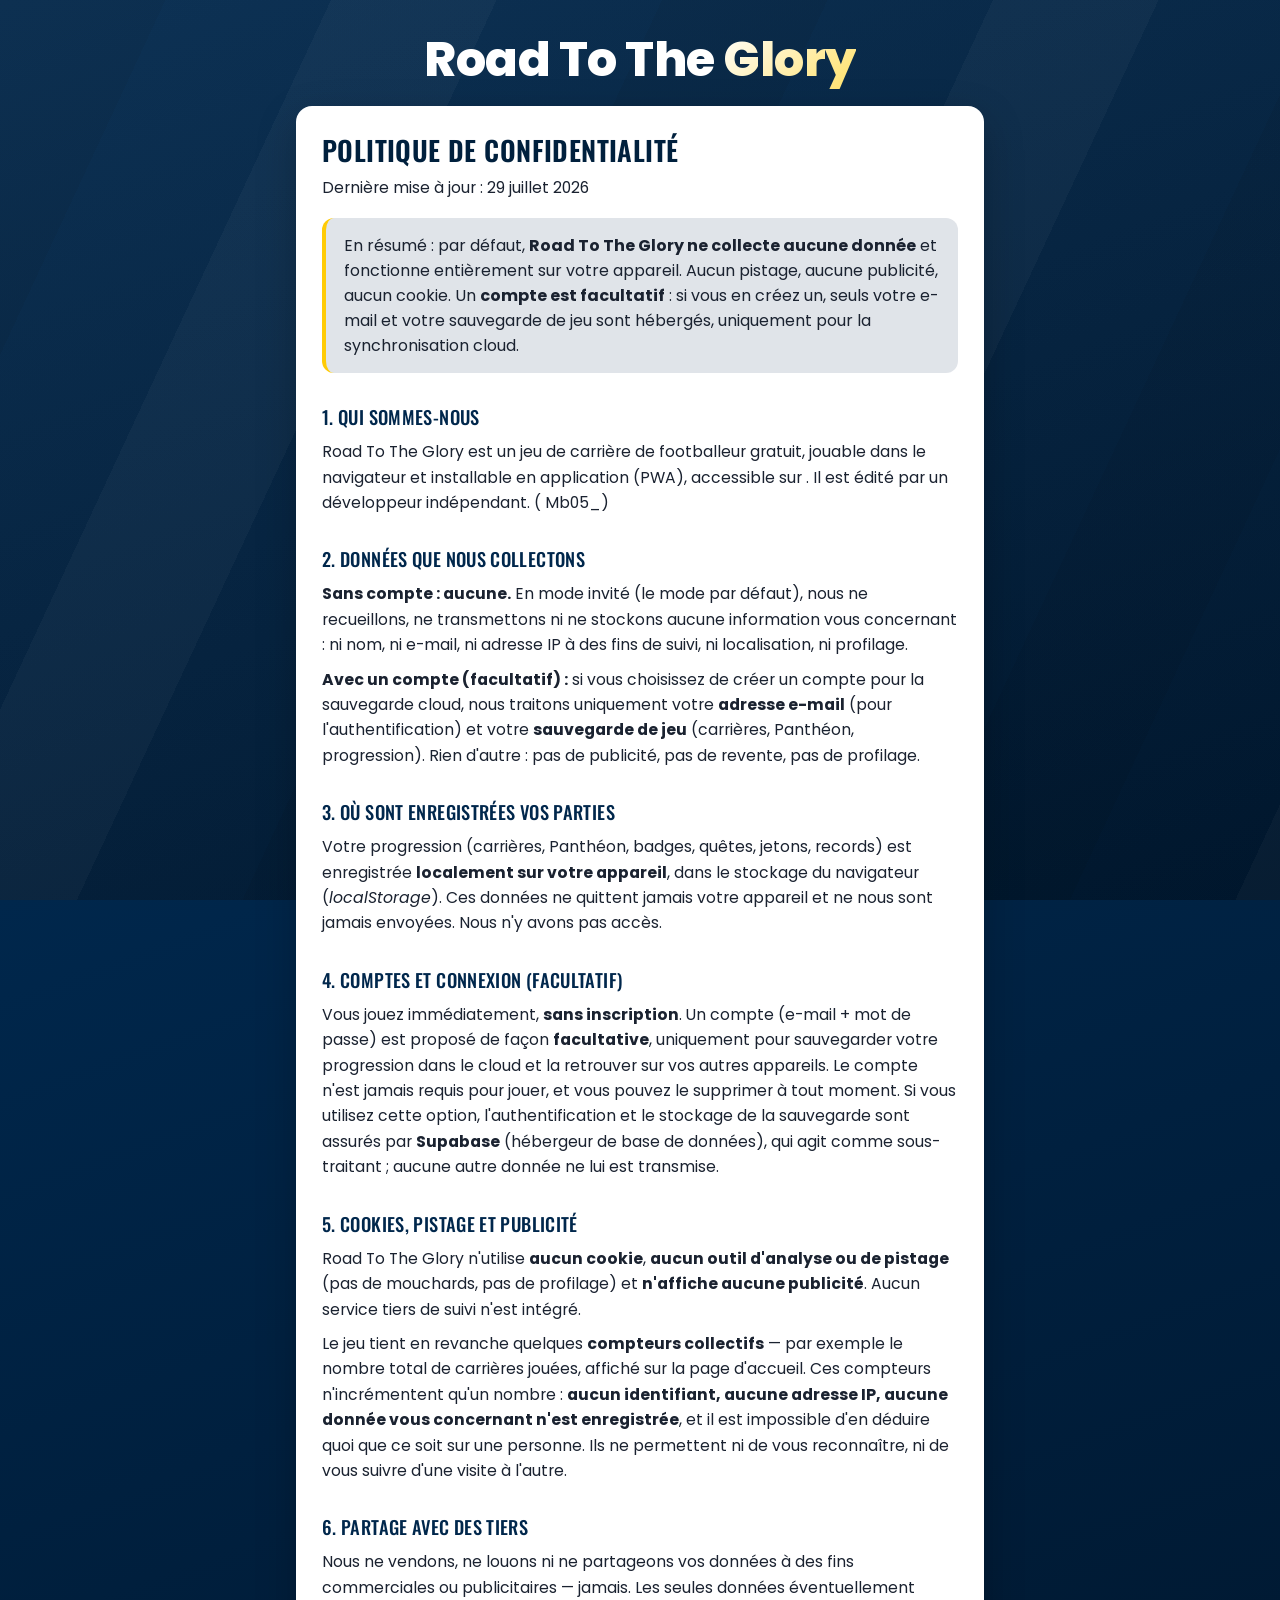
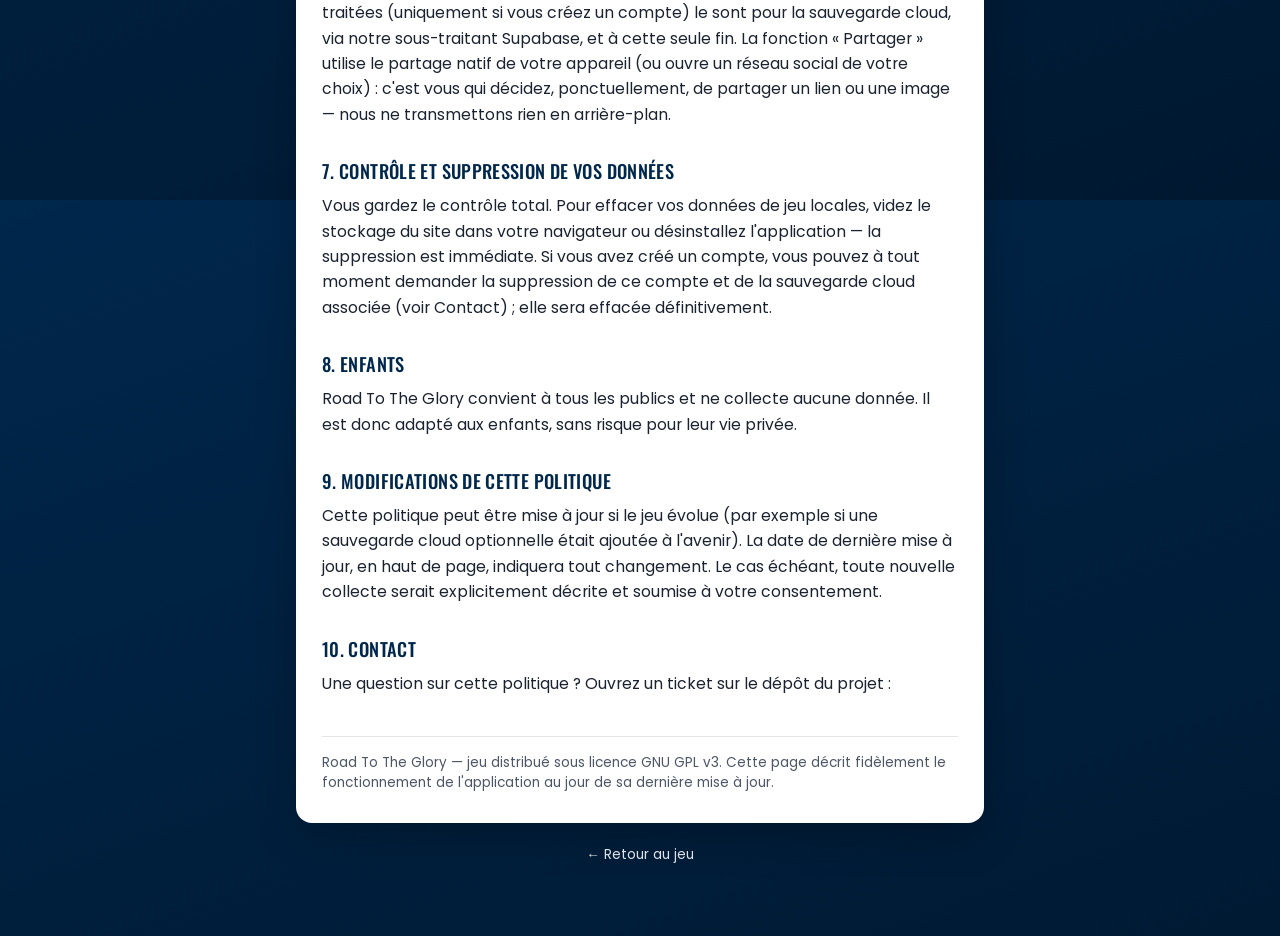
==== commit 686e8dab: "Update README and privacy policy, add 'About' link, and enhance styles for improved user experience" ====
--- a/privacy.html
+++ b/privacy.html
@@ -72,8 +72,8 @@
     <p>
       Road To The Glory est un jeu de carrière de footballeur gratuit, jouable dans le navigateur
       et installable en application (PWA), accessible sur
-      <a href="https://openeleven.laugh.yt">openeleven.laugh.yt</a>. Il est édité par un
-      développeur indépendant.
+      <!--<a href="https://openeleven.laugh.yt">openeleven.laugh.yt</a> -->. Il est édité par un
+      développeur indépendant. ( Mb05_)
     </p>
 
     <h2>2. Données que nous collectons</h2>
@@ -158,7 +158,7 @@
     <h2>10. Contact</h2>
     <p>
       Une question sur cette politique ? Ouvrez un ticket sur le dépôt du projet :
-      <a href="https://github.com/xLaugh/open-eleven" target="_blank" rel="noopener">github.com/xLaugh/open-eleven</a>.
+      <!-- <a href="https://github.com/xLaugh/open-eleven" target="_blank" rel="noopener">github.com/xLaugh/open-eleven</a>. -->
     </p>
 
     <div class="legal-footer">
--- a/style.css
+++ b/style.css
@@ -147,19 +147,18 @@
 }
 
 /* ============================================================
-   ROAD TO THE GLORY — styles v8 (refonte "marque orange").
-   Thème unique : fond orange de marque (#B35900, dérivé de #FF8200)
-   à bandes diagonales, cartes blanches à en-têtes colorés, titres
-   Oswald, textes Poppins.
+   Road To Glory — styles v9 (refonte "marque marine & or").
+   Thème unique : fond bleu marine de marque (#00274C) à bandes
+   diagonales, cartes blanches à en-têtes colorés, titres Oswald,
+   textes Poppins.
    Les variables restent le contrat entre composants : les textes
-   posés directement sur l'orange utilisent --on-green*, ceux posés
+   posés directement sur le marine utilisent --on-green*, ceux posés
    sur les cartes blanches utilisent --text-*.
-   Note de contraste : #FF8200 pur n'offre que ~2.5:1 sur blanc, trop
-   faible pour du texte étendu sur toute la page. --green (fond plein
-   écran) utilise donc une teinte plus profonde de la même famille
-   (#B35900, ~4.8:1 avec du blanc) ; le #FF8200 exact demandé reste la
-   couleur d'accent vive (--gold) : boutons, bordures, badges — bien
-   plus visible ainsi que noyé dans un aplat de page.
+   Note de contraste : contrairement à l'orange précédent, #00274C est
+   assez sombre (≈15:1 avec du blanc) pour servir DIRECTEMENT de fond
+   plein écran, et #FFCB05 assez lumineux (≈10:1 sur marine) pour
+   servir de texte D'ACCENT à même le fond — plus simple et plus net
+   que le schéma orange qui demandait une teinte dérivée pour le fond.
    ============================================================ */
 :root {
   --radius: 16px;
@@ -169,53 +168,53 @@
 
 body {
   /* Marque */
-  --green: #ff8200;
-  --green-deep: #8a4300;
-  --green-ink: #4a2500;
-  --gold: #ff8200;
-  --gold-bright: #ffd699;
-  --gold-deep: #8a3d00;
+  --green: #00274c;
+  --green-deep: #001830;
+  --green-ink: #00203d;
+  --gold: #ffcb05;
+  --gold-bright: #ffe066;
+  --gold-deep: #997400;
   --red: #d6483d;
   --brown: #4a2d10;
-  --cream: #fdefd8;
+  --cream: #fdf6e0;
   --blue: #2f6fd6;
   --blue-soft: #245cb8;
 
   /* Cartes blanches */
   --card-bg: #ffffff;
-  --card-bg-2: #f7f4f1;
-  --text-0: #241c16;
-  --text-1: #5c5049;
-  --text-2: #8a7d74;
-  --accent: #b35900;
-  --accent-soft: #cc6a00;
+  --card-bg-2: #f2f4f7;
+  --text-0: #1a2230;
+  --text-1: #4d5666;
+  --text-2: #7d8699;
+  --accent: #00274c;
+  --accent-soft: #001830;
   --good: #23875a;
   --good-text: #23875a;
   --bad: #c1473b;
   --bad-text: #c1473b;
-  --money: #9c5c00;
-  --gold-soft: #a85a00;
-  --panel: rgba(179, 89, 0, 0.06);
-  --panel-2: rgba(179, 89, 0, 0.12);
-  --line: rgba(74, 37, 0, 0.13);
-  --line-strong: rgba(74, 37, 0, 0.24);
-  --shadow: rgba(40, 20, 4, 0.3);
-
-  /* Textes posés directement sur le fond orange */
+  --money: #7a5c00;
+  --gold-soft: #7a5c00;
+  --panel: rgba(0, 39, 76, 0.06);
+  --panel-2: rgba(0, 39, 76, 0.12);
+  --line: rgba(0, 24, 48, 0.13);
+  --line-strong: rgba(0, 24, 48, 0.24);
+  --shadow: rgba(0, 15, 30, 0.3);
+
+  /* Textes posés directement sur le fond marine */
   --on-green: #ffffff;
   --on-green-soft: rgba(255, 255, 255, 0.88);
   --on-green-faint: rgba(255, 255, 255, 0.62);
   --on-green-line: rgba(255, 255, 255, 0.32);
   --on-green-panel: rgba(255, 255, 255, 0.14);
 
-  /* Niveaux de club — dégradé gris → orange vif, en écho au thème
-     « Road to Glory » : plus on progresse, plus la couleur s'embrase. */
+  /* Paliers de prestige (lycée/université/pro) — dégradé gris → bleu → or :
+     de l'anonymat à la lumière des projecteurs. */
   --lvl-regional: #9a9a9a;
-  --lvl-d4: #b9835a;
-  --lvl-d3: #d17a3f;
-  --lvl-d2: #e8791f;
-  --lvl-d1: #ff9500;
-  --lvl-elite: #ff8200;
+  --lvl-d4: #5c7a9a;
+  --lvl-d3: #3d6a97;
+  --lvl-d2: #2a5f9e;
+  --lvl-d1: #f4c430;
+  --lvl-elite: #ffcb05;
 
   background: linear-gradient(160deg, var(--green) 0%, var(--green-deep) 100%);
 }
@@ -228,12 +227,12 @@
   inset: 0;
   z-index: -1;
   background:
-    linear-gradient(160deg, rgba(255, 255, 255, 0.06), rgba(0, 0, 0, 0.06)),
+    linear-gradient(160deg, rgba(255, 255, 255, 0.05), rgba(0, 0, 0, 0.08)),
     repeating-linear-gradient(
       115deg,
-      rgba(0, 0, 0, 0.05) 0 150px,
+      rgba(0, 0, 0, 0.06) 0 150px,
       rgba(0, 0, 0, 0) 150px 300px,
-      rgba(255, 255, 255, 0.035) 300px 450px,
+      rgba(255, 255, 255, 0.03) 300px 450px,
       rgba(0, 0, 0, 0) 450px 600px
     ),
     linear-gradient(160deg, var(--green) 0%, var(--green-deep) 100%);
@@ -285,7 +284,7 @@
 .home-hero {
   width: min(88%, 350px);
   height: auto;
-  filter: drop-shadow(0 10px 24px rgba(40, 20, 4, 0.35));
+  filter: drop-shadow(0 10px 24px rgba(0, 15, 30, 0.35));
 }
 .title {
   font-size: clamp(2.3rem, 10vw, 3rem);
@@ -295,9 +294,9 @@
   color: var(--on-green);
   margin: -6px 0 0;
 }
-/* Mot « Glory » du titre : dégradé blanc → orange clair en fondu de texte,
-   même procédé que .wc-champion (Coupe du Monde) pour rester cohérent avec
-   le reste de la charte. */
+/* Accent du titre : dégradé blanc → or en fondu de texte,
+   même procédé que .wc-champion pour rester cohérent avec le reste
+   de la charte (nom de classe conservé depuis Road To The Glory). */
 .wm-glory {
   background: linear-gradient(135deg, #fff, var(--gold-bright));
   -webkit-background-clip: text;
@@ -407,7 +406,7 @@
 .duel-panel .hc-cta { background: var(--green-ink); }
 .story-panel .hc-cta { background: var(--gold-deep); }
 
-.hc-text { margin: 0; font-size: 0.88rem; font-weight: 700; color: #241c16; }
+.hc-text { margin: 0; font-size: 0.88rem; font-weight: 700; color: #1a2230; }
 .story-best { font-size: 0.82rem; font-weight: 700; color: var(--gold-deep); }
 
 /* ---------- Mode Histoire : écran des légendes ---------- */
@@ -498,7 +497,7 @@
   text-align: left;
   font-size: 0.86rem;
   font-weight: 600;
-  color: #4a2500;
+  color: #00203d;
   display: flex;
   flex-direction: column;
   gap: 4px;
@@ -512,7 +511,7 @@
   font-weight: 600;
   color: var(--text-0);
   background: #fff;
-  border: 1.6px solid #4a2500;
+  border: 1.6px solid #00203d;
   padding: 5px 12px;
   border-radius: 999px;
   display: inline-flex;
@@ -564,7 +563,7 @@
 }
 .perk-card.perk-equipped-card {
   border: 2px solid var(--gold);
-  background: linear-gradient(135deg, rgba(255, 130, 0, 0.1), var(--card-bg));
+  background: linear-gradient(135deg, rgba(255, 203, 5, 0.1), var(--card-bg));
 }
 .perk-icon { font-size: 1.7rem; flex-shrink: 0; }
 .perk-body { flex: 1; min-width: 0; }
@@ -623,7 +622,7 @@
 .duel-body .rival-compare { margin-bottom: 10px; }
 .duel-body .btn { width: 100%; margin-top: 10px; }
 .duel-body .rival-verdict { color: var(--on-green-soft); }
-.duel-note { text-align: center; font-size: 0.8rem; color: #ffe3c2; font-weight: 700; margin: 10px 0 0; min-height: 1em; }
+.duel-note { text-align: center; font-size: 0.8rem; color: #fff3c2; font-weight: 700; margin: 10px 0 0; min-height: 1em; }
 
 /* ---------- Écran quêtes ---------- */
 .quest-hero {
@@ -659,7 +658,7 @@
   border: 1px solid var(--line-strong);
   transition: background 0.2s ease;
 }
-.streak-dot.on { background: var(--gold); border-color: var(--gold); box-shadow: 0 0 8px rgba(255, 130, 0, 0.5); }
+.streak-dot.on { background: var(--gold); border-color: var(--gold); box-shadow: 0 0 8px rgba(255, 203, 5, 0.5); }
 .quest-hero-stats {
   display: flex; justify-content: center; gap: 10px;
   margin-top: 14px; padding-top: 14px;
@@ -725,11 +724,11 @@
 /* Défi légendaire : traitement doré premium */
 .legend-wrap .quest-card {
   border: 1.5px solid var(--gold);
-  background: linear-gradient(135deg, rgba(255, 214, 153, 0.16), var(--card-bg) 65%);
-  box-shadow: 0 4px 16px rgba(55, 25, 0, 0.3);
+  background: linear-gradient(135deg, rgba(255, 224, 102, 0.16), var(--card-bg) 65%);
+  box-shadow: 0 4px 16px rgba(60, 45, 0, 0.3);
 }
 .legend-wrap .quest-card.quest-card-done {
-  background: linear-gradient(135deg, rgba(255, 214, 153, 0.3), var(--card-bg) 70%);
+  background: linear-gradient(135deg, rgba(255, 224, 102, 0.3), var(--card-bg) 70%);
 }
 .legend-wrap .qc-pts { color: var(--gold-soft); }
 
@@ -775,6 +774,10 @@
   font-size: 0.72rem;
   margin: 18px 0 0;
 }
+.apropos {
+  transition: color 0.15s ease;
+}
+
 /* Lien vers le dépôt GitHub, discret en pied d'accueil. */
 .github-link {
   display: inline-flex;
@@ -894,7 +897,7 @@
 }
 @keyframes online-badge-pop { from { transform: scale(0.4); opacity: 0; } to { transform: scale(1); opacity: 1; } }
 /* Survol : remplissage doré OPAQUE (plus de fond translucide délavé). */
-.online-btn:hover { transform: translateY(-1px); box-shadow: 0 8px 20px rgba(255, 130, 0, 0.32); background: var(--gold); border-color: var(--gold); color: #3a2c05; }
+.online-btn:hover { transform: translateY(-1px); box-shadow: 0 8px 20px rgba(255, 203, 5, 0.32); background: var(--gold); border-color: var(--gold); color: #3a2c05; }
 .online-btn:active { transform: translateY(0); }
 @media (max-width: 360px) { .online-btn { font-size: 0.78rem; padding: 11px 4px; } }
 
@@ -952,7 +955,7 @@
 .natl-row {
   display: grid; grid-template-columns: 2.4em 1fr auto 2.6em;
   align-items: center; gap: 8px;
-  padding: 6px 4px; border-bottom: 1px solid rgba(74, 37, 0, 0.08);
+  padding: 6px 4px; border-bottom: 1px solid rgba(0, 24, 48, 0.08);
   font-size: 0.92rem;
 }
 .natl-row:last-child { border-bottom: none; }
@@ -997,7 +1000,7 @@
   align-items: center;
   justify-content: center;
   padding: 20px;
-  background: rgba(30, 16, 4, 0.66);
+  background: rgba(0, 10, 20, 0.66);
   backdrop-filter: blur(4px);
   -webkit-backdrop-filter: blur(4px);
   animation: modalFade 0.2s ease;
@@ -1085,7 +1088,7 @@
   margin-top: 18px;
   box-shadow: 0 6px 18px var(--shadow);
 }
-.btn-secondary:hover { background: #fdf4ee; }
+.btn-secondary:hover { background: #eef2f7; }
 /* Barre du tunnel de création : Retour à gauche, tirage complet à droite.
    order:-1 la remonte en tête du flex-column sans toucher à l'ordre du HTML.
    Elle défile AVEC la page : une barre collante imposerait un fond opaque pour
@@ -1125,7 +1128,7 @@
   font-family: var(--font);
   font-size: 0.85rem;
   font-weight: 700;
-  color: var(--green-deep, #8a4300);
+  color: var(--green-deep, #001830);
   background: var(--gold);
   border: none;
   border-radius: 999px;
@@ -1179,7 +1182,7 @@
   width: 8px; height: 8px; border-radius: 50%;
   background: var(--on-green-line);
 }
-.step-dot.active { background: var(--gold-bright); box-shadow: 0 0 8px rgba(255, 214, 153, 0.8); }
+.step-dot.active { background: var(--gold-bright); box-shadow: 0 0 8px rgba(255, 224, 102, 0.8); }
 .step-dot.done { background: #fff; }
 .pot-stars { color: var(--gold-soft); font-weight: 700; letter-spacing: 2px; }
 /* Cas particulier : à l'écran académie, ces étoiles sont posées directement
@@ -1217,7 +1220,7 @@
   border-radius: 6px;
   margin: 0 auto 8px;
   border: 1px solid var(--line-strong);
-  box-shadow: 0 2px 8px rgba(40, 20, 4, 0.18);
+  box-shadow: 0 2px 8px rgba(0, 15, 30, 0.18);
 }
 .nat-name { font-weight: 600; font-size: 0.85rem; }
 .nat-count { display: block; margin-top: 4px; font-size: 0.72rem; color: var(--text-2); font-weight: 500; }
@@ -1269,7 +1272,7 @@
 .level-d3 { background: var(--lvl-d3); }
 .level-d2 { background: var(--lvl-d2); }
 .level-d1 { background: var(--lvl-d1); }
-.level-elite { background: linear-gradient(135deg, #ffb347, var(--lvl-elite)); box-shadow: 0 0 10px rgba(255, 130, 0, 0.6); }
+.level-elite { background: linear-gradient(135deg, #ffe066, var(--lvl-elite)); box-shadow: 0 0 10px rgba(255, 203, 5, 0.6); }
 .loan-tag {
   display: inline-block;
   border: 1px solid var(--blue);
@@ -1337,7 +1340,7 @@
   box-shadow: 0 3px 10px var(--shadow);
 }
 .ovr-badge {
-  background: linear-gradient(135deg, #fff1e0, #ffd9a8);
+  background: linear-gradient(135deg, #fff8e0, #ffe89e);
   color: var(--gold-deep);
   font-size: 0.95rem;
 }
@@ -1479,8 +1482,8 @@
 .profile-meta { font-size: 0.76rem; color: var(--text-1); margin: 10px 0 0; }
 .profile-traits { margin-top: 10px; display: flex; flex-wrap: wrap; gap: 6px; }
 .trait-chip {
-  background: rgba(255, 130, 0, 0.12);
-  border: 1px solid rgba(255, 130, 0, 0.45);
+  background: rgba(255, 203, 5, 0.12);
+  border: 1px solid rgba(255, 203, 5, 0.45);
   color: var(--gold-soft);
   border-radius: 999px;
   padding: 4px 10px;
@@ -1495,7 +1498,7 @@
   align-items: center;
   gap: 12px;
   background: var(--panel-2);
-  border: 1px solid rgba(179, 89, 0, 0.3);
+  border: 1px solid rgba(0, 39, 76, 0.3);
   border-radius: 14px;
   padding: 12px 14px;
   margin: 4px 0 18px;
@@ -1567,7 +1570,7 @@
 }
 .game-card.tone-great {
   border-color: var(--gold-bright);
-  box-shadow: 0 0 30px rgba(255, 214, 153, 0.45), 0 12px 30px var(--shadow);
+  box-shadow: 0 0 30px rgba(255, 224, 102, 0.45), 0 12px 30px var(--shadow);
 }
 .game-card.tone-good { border-color: rgba(35, 135, 90, 0.6); }
 .game-card.tone-bad { border-color: rgba(214, 72, 61, 0.5); }
@@ -1617,7 +1620,7 @@
   font-family: var(--font);
   transition: background 0.15s ease, border-color 0.15s ease, transform 0.15s ease, opacity 0.2s ease;
 }
-.opt-btn:hover { background: #fdeee0; border-color: var(--green); }
+.opt-btn:hover { background: #eef2f7; border-color: var(--green); }
 .opt-btn:active { transform: scale(0.97); }
 .opt-btn.thinking, .opt-btn:disabled { opacity: 0.35; pointer-events: none; }
 .opt-hint {
@@ -1658,10 +1661,10 @@
 }
 .fx-good { background: rgba(35, 135, 90, 0.1); border: 1px solid rgba(35, 135, 90, 0.5); color: var(--good-text); }
 .fx-bad { background: rgba(214, 72, 61, 0.09); border: 1px solid rgba(214, 72, 61, 0.5); color: var(--bad-text); }
-.fx-money { background: rgba(255, 130, 0, 0.11); border: 1px solid rgba(255, 130, 0, 0.5); color: var(--money); }
+.fx-money { background: rgba(255, 203, 5, 0.11); border: 1px solid rgba(255, 203, 5, 0.5); color: var(--money); }
 .fx-trophy {
-  background: rgba(255, 214, 153, 0.16);
-  border: 1px solid rgba(255, 130, 0, 0.65);
+  background: rgba(255, 224, 102, 0.16);
+  border: 1px solid rgba(255, 203, 5, 0.65);
   color: var(--gold-soft);
   animation: chipIn 0.35s ease forwards, trophyGlow 1.8s ease-in-out 0.5s infinite;
 }
@@ -1934,7 +1937,7 @@
   color: var(--text-1);
 }
 .mv-value { font-weight: 800; color: var(--green); }
-.mv-peak .mv-value { color: var(--gold-soft, #a85a00); }
+.mv-peak .mv-value { color: var(--gold-soft, #7a5c00); }
 .mv-chart {
   display: block;
   width: 100%;
@@ -1943,10 +1946,10 @@
 }
 .mv-area { fill: var(--accent-soft, var(--green)); opacity: 0.16; }
 .mv-line { fill: none; stroke: var(--green); stroke-width: 1.6; vector-effect: non-scaling-stroke; }
-.mv-dot { fill: var(--gold-soft, #a85a00); }
+.mv-dot { fill: var(--gold-soft, #7a5c00); }
 @keyframes trophyGlow {
   0%, 100% { text-shadow: none; }
-  50% { text-shadow: 0 0 12px rgba(255, 214, 153, 0.9); }
+  50% { text-shadow: 0 0 12px rgba(255, 224, 102, 0.9); }
 }
 .pc-story {
   font-size: 0.92rem;
@@ -2019,7 +2022,7 @@
 .path-step {
   position: relative;
   padding-left: 18px;
-  border-left: 2px solid rgba(255, 130, 0, 0.4);
+  border-left: 2px solid rgba(255, 203, 5, 0.4);
   font-size: 0.85rem;
 }
 .path-step::before {
@@ -2090,7 +2093,7 @@
   border-radius: 12px;
   padding: 12px 10px;
   text-align: left;
-  box-shadow: 0 4px 12px rgba(40, 20, 4, 0.12);
+  box-shadow: 0 4px 12px rgba(0, 15, 30, 0.12);
 }
 .rival-col-name {
   font-weight: 700;
@@ -2186,7 +2189,7 @@
   gap: 5px;
   box-shadow: 0 4px 12px var(--shadow);
 }
-.badge-item.unlocked { border-color: rgba(255, 130, 0, 0.65); }
+.badge-item.unlocked { border-color: rgba(255, 203, 5, 0.65); }
 .badge-item.badge-platine.unlocked {
   border-color: rgba(138, 95, 208, 0.75);
   box-shadow: 0 0 18px rgba(138, 95, 208, 0.4);
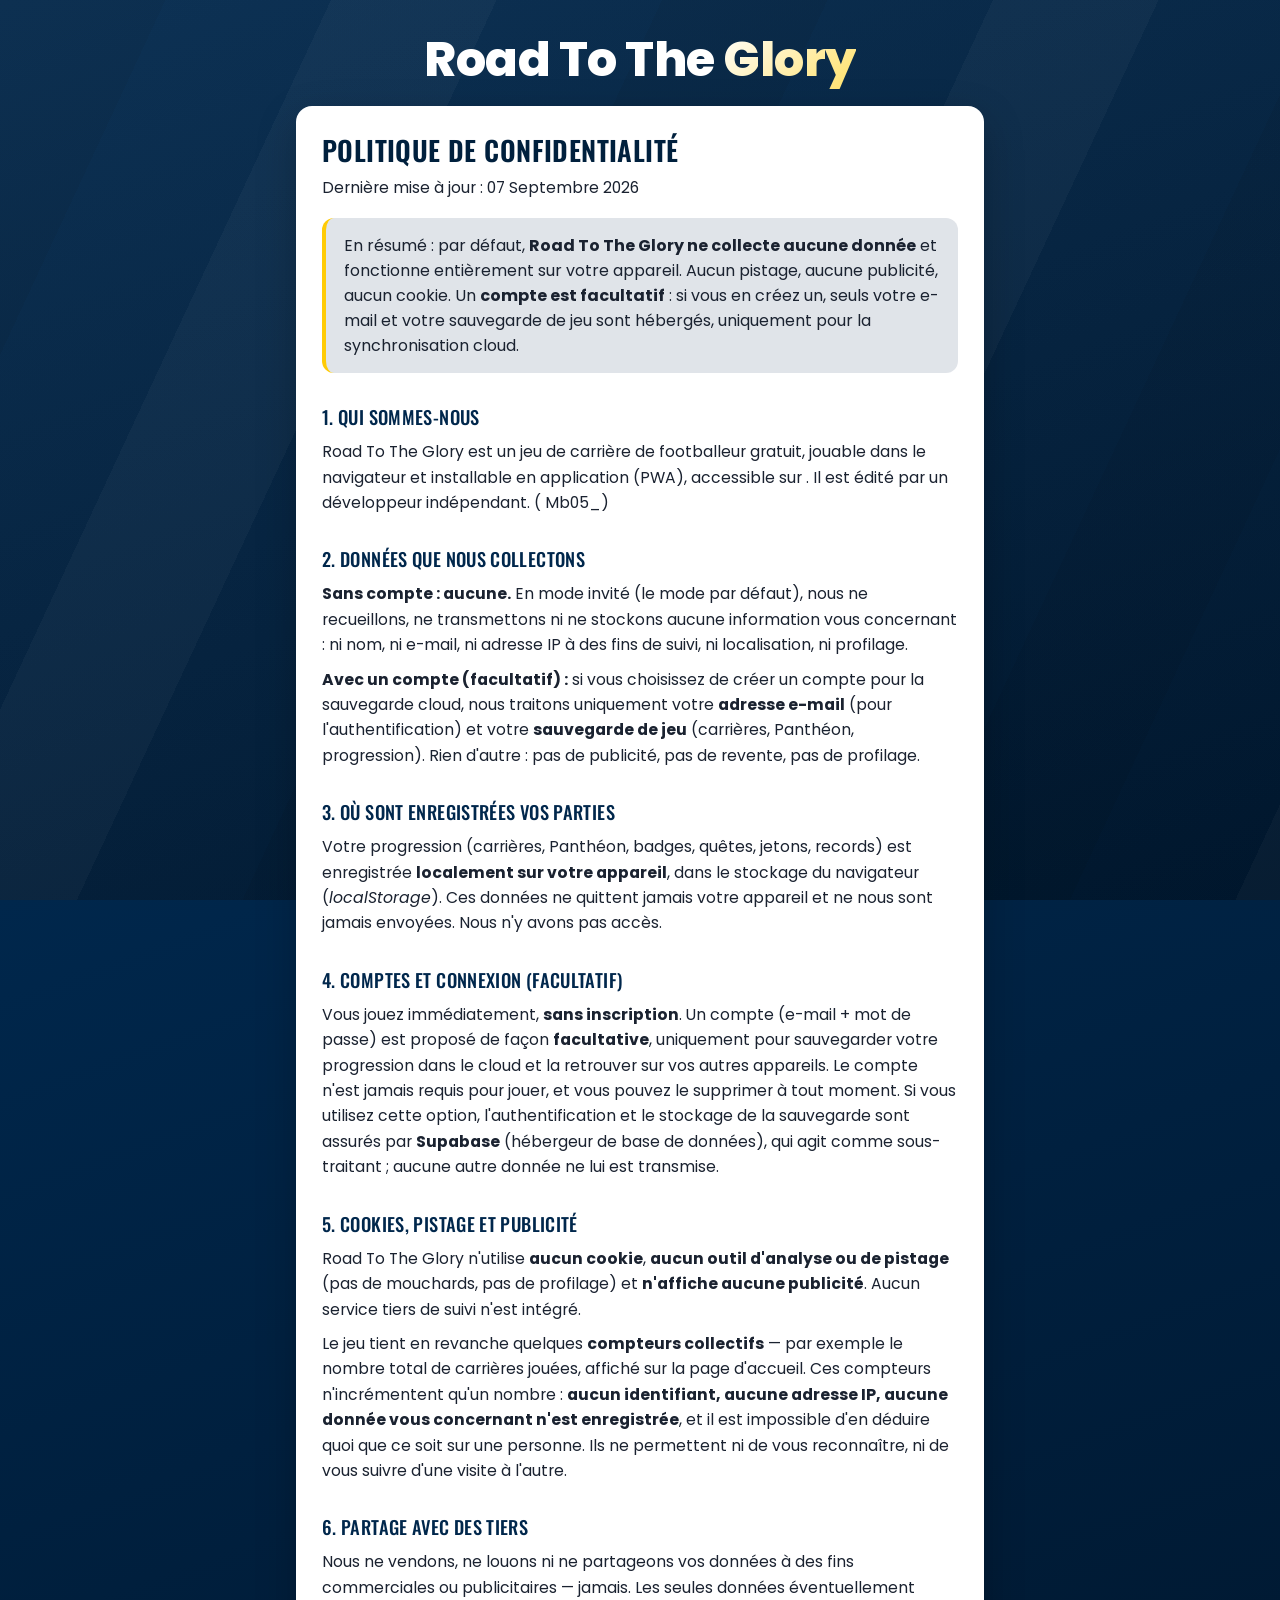
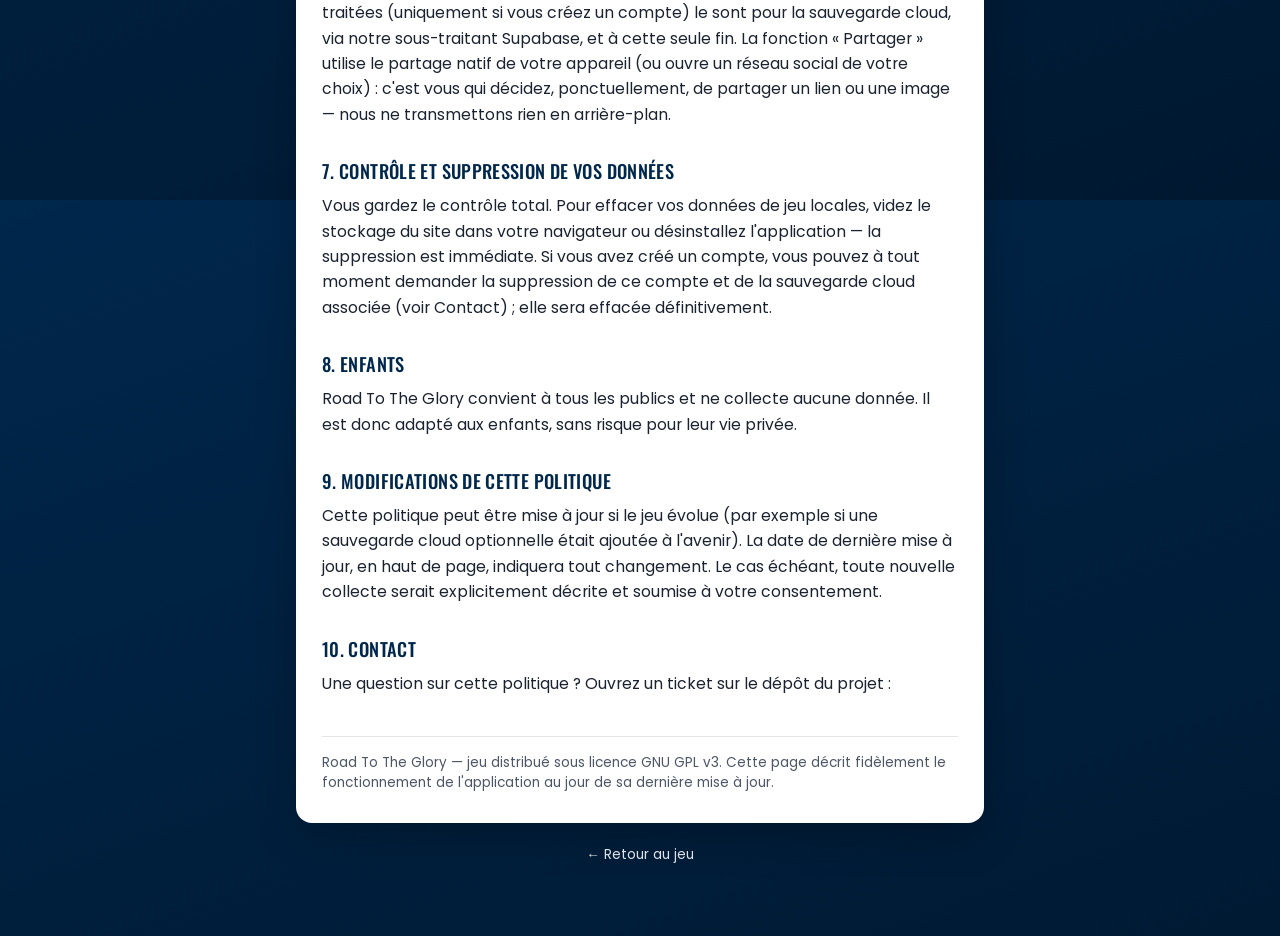
==== commit 67b6f2ad: "Update privacy policy date and simplify link styles in index.html" ====
--- a/privacy.html
+++ b/privacy.html
@@ -59,7 +59,7 @@
 
   <div class="legal-card">
     <h1>Politique de confidentialité</h1>
-    <p class="legal-updated">Dernière mise à jour : 29 juillet 2026</p>
+    <p class="legal-updated">Dernière mise à jour : 07 Septembre 2026</p>
 
     <div class="legal-highlight">
       En résumé : par défaut, <strong>Road To The Glory ne collecte aucune donnée</strong> et
